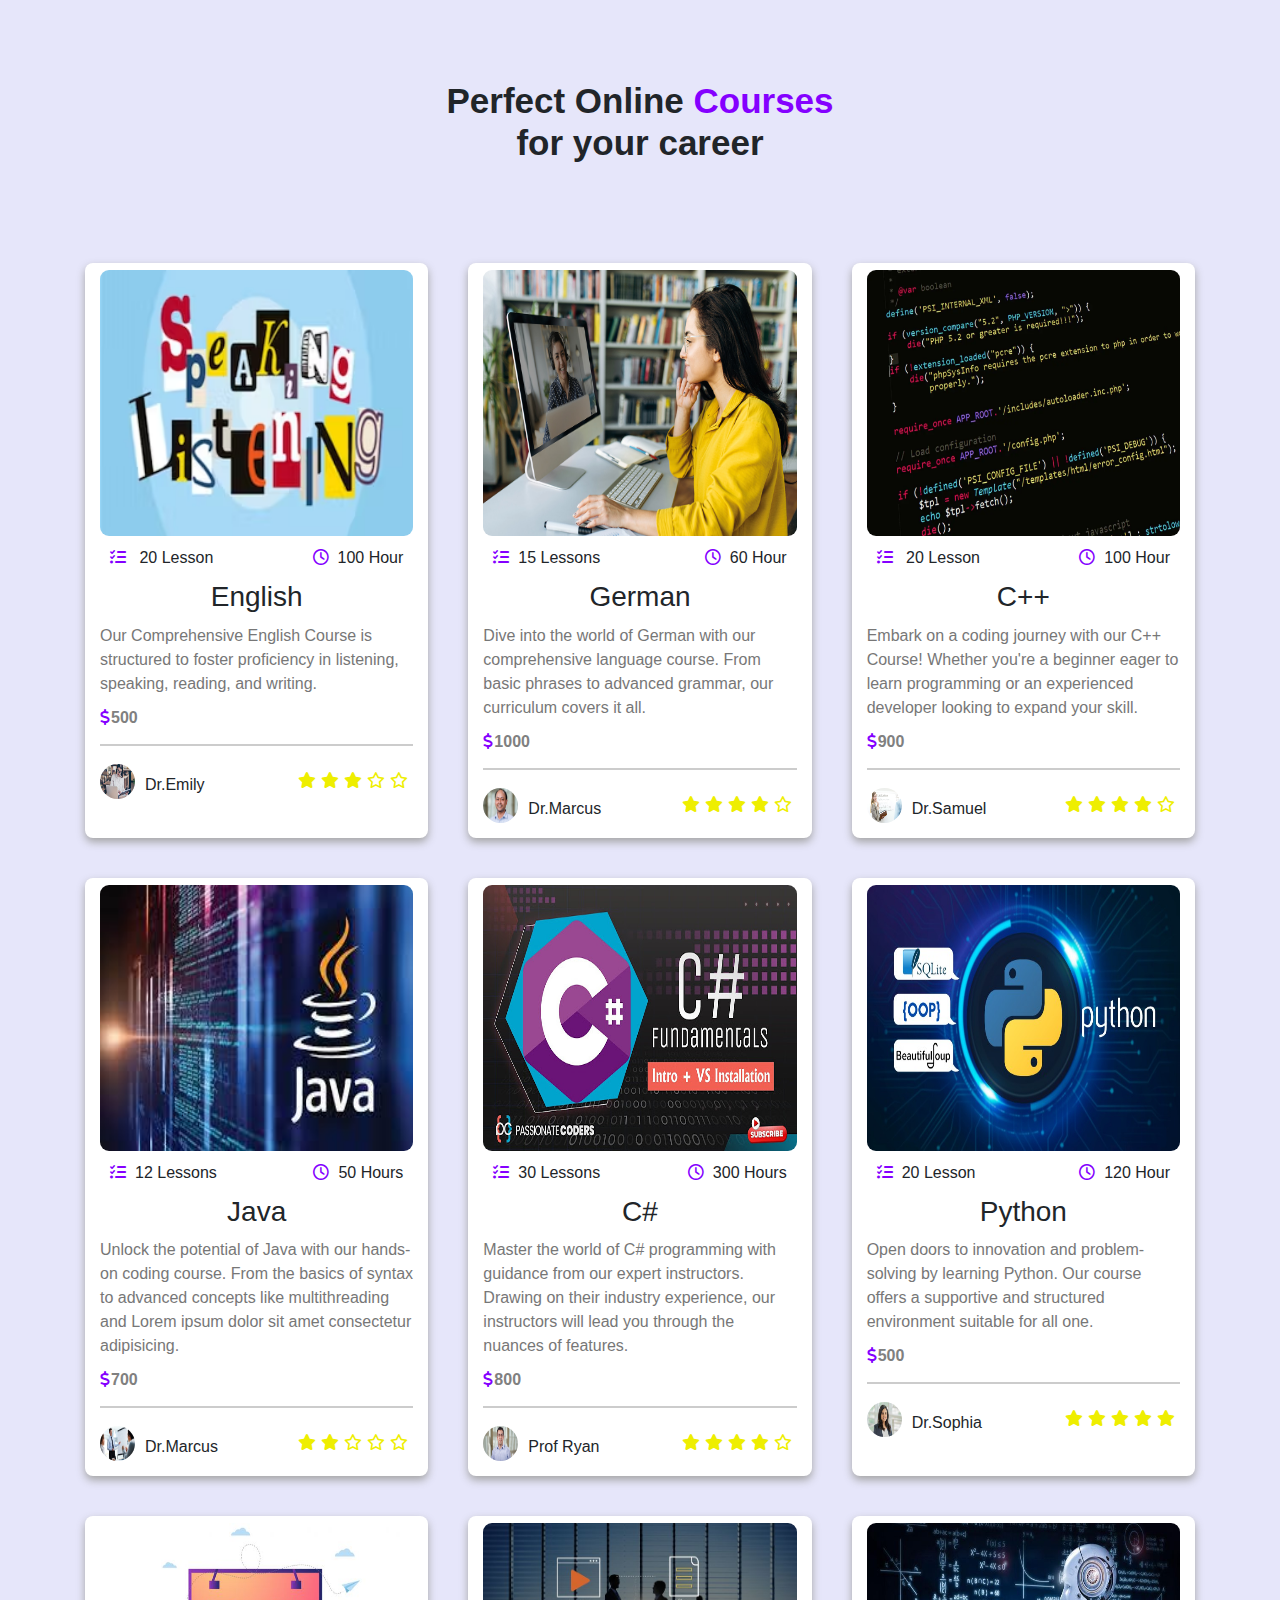
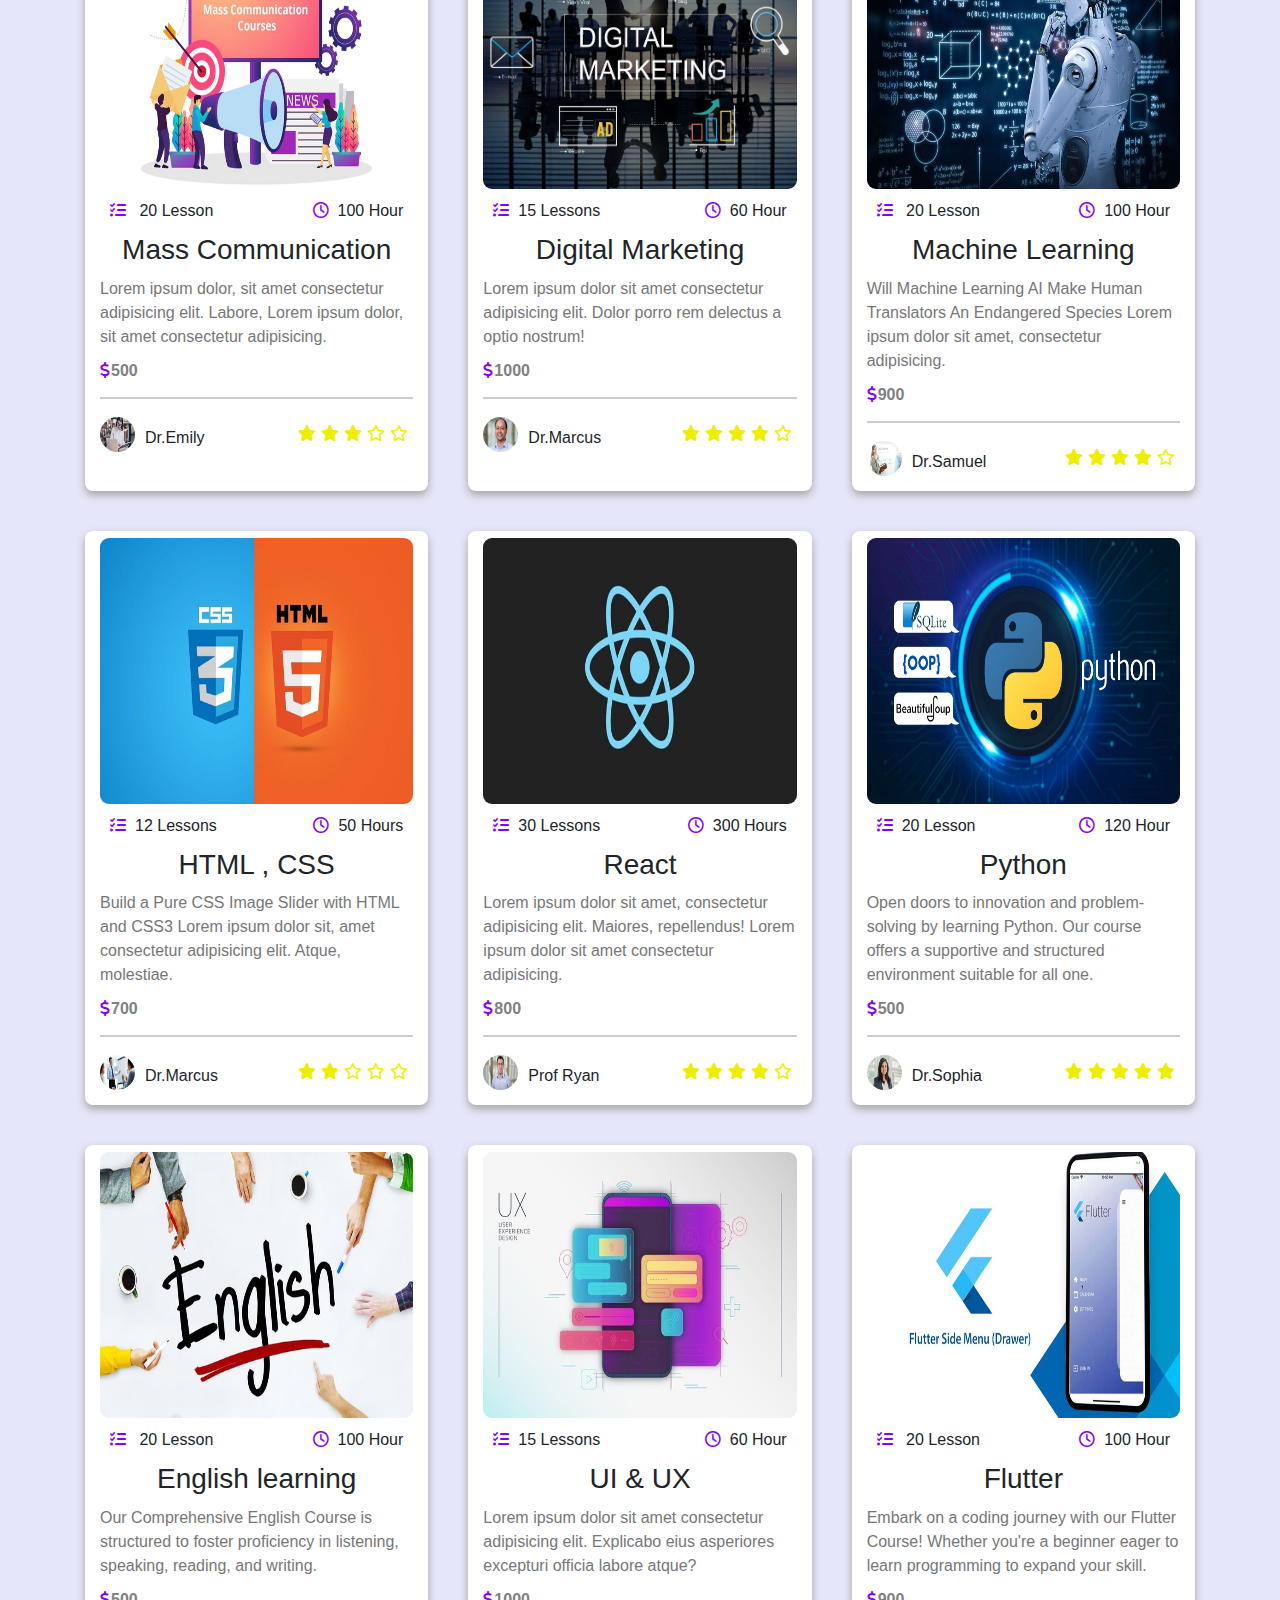
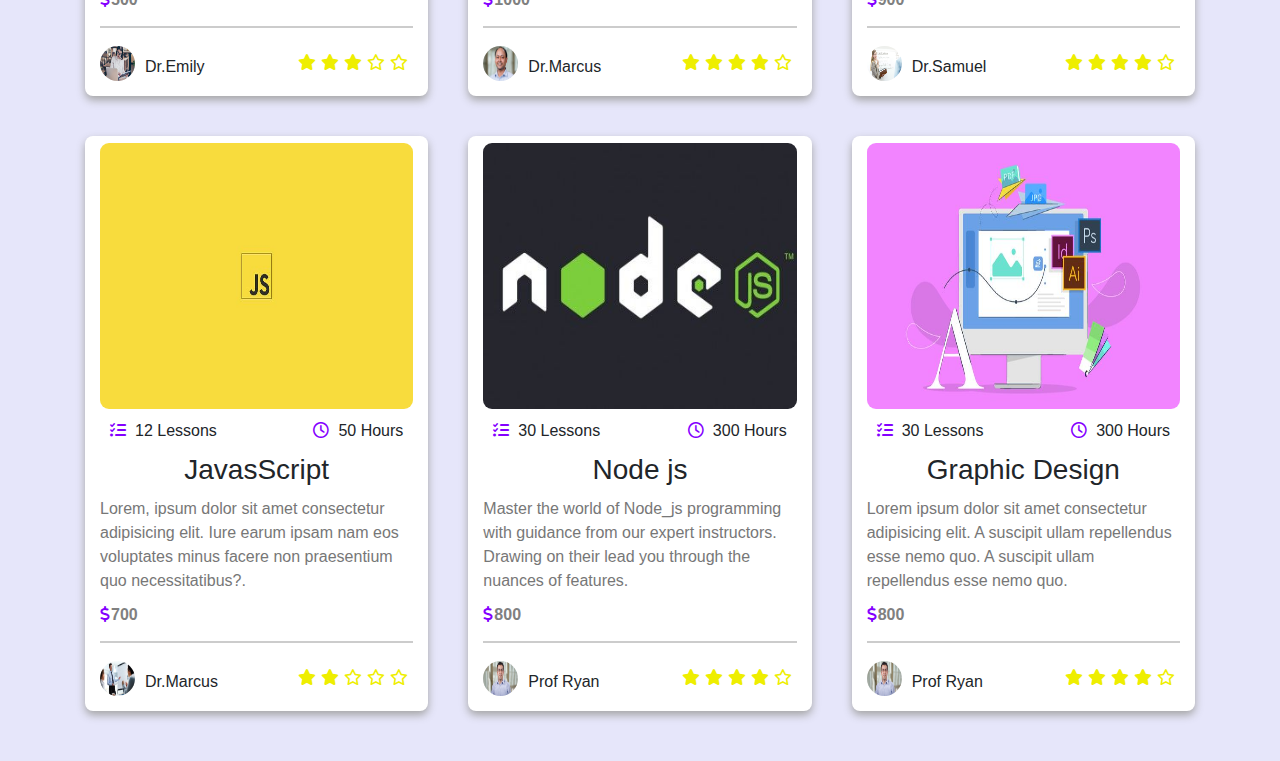
==== courses.html @ 7ccf4d00 "new commit" ====
<!DOCTYPE html>
<html lang="en">
<head>
    <meta charset="UTF-8">
    <meta name="viewport" content="width=device-width, initial-scale=1.0">
    <title>courses</title>  
    <!-- Render All Elements Normally -->
    <link rel="stylesheet" href="css/normalize.css" />
    <!-- Font Awesome Library -->
    <link rel="stylesheet" href="https://cdnjs.cloudflare.com/ajax/libs/font-awesome/6.4.2/css/all.min.css">
    <!-- Bootstrap Library -->
    <link rel="stylesheet" href="css/all.min.css" />
    <link rel="stylesheet" href="css/bootstrap.min.css">
    <!-- Main Template CSS File -->
    <link rel="stylesheet" href="css/style.css" />
    <link rel="stylesheet" href="css/fa.min.css">

    <!-- Google Fonts -->
    <link rel="preconnect" href="https://fonts.gstatic.com" />
    <link href="https://fonts.googleapis.com/css2?family=Work+Sans:wght@200;300;400;500;600;700;800&#038;display=swap"
        rel="stylesheet" />
    <!-- JS & JQUERY -->
    <script src="js/jquery-3.7.1.min.js"></script>
    <script src="js/script.js"></script>
</head>
<body>
    
  
    <div class="courses" id="courses" style="padding-bottom: 50px;">
        <h3>Perfect Online <span>Courses</span><br>for your career</h3>
        <div class="container">
            <div class="course">
                <img src="./img/course-1.png">
                <div class="info">
                    <span><i class="fas fa-tasks"></i> 20 Lesson</span>
                    <span> <i class="far fa-clock"></i>100 Hour</span>
                </div>
                <h3>English</h3>
                <p>Our Comprehensive English Course is structured to foster proficiency in listening, speaking, reading,
                    and writing.</p>
                <span class="salary"><i class="fas fa-dollar-sign"></i>500</span>
                <div class="data">
                    <span><img src="./img/inst1.png">Dr.Emily</span>
                    <div class="rate">
                        <i class="fas fa-star"></i>
                        <i class="fas fa-star"></i>
                        <i class="fas fa-star"></i>
                        <i class="fa-regular fa-star"></i>
                        <i class="fa-regular fa-star"></i>
                    </div>
                </div>
            </div>

            <div class="course">
                <img src="./img/course 2.jpg">
                <div class="info">
                    <span><i class="fas fa-tasks"></i>15 Lessons</span>
                    <span> <i class="far fa-clock"></i>60 Hour</span>
                </div>
                <h3>German</h3>
                <p>Dive into the world of German with our comprehensive language course. From basic phrases to advanced
                    grammar, our curriculum covers it all. </p>
                <span class="salary"><i class="fas fa-dollar-sign"></i>1000</span>
                <div class="data">
                    <span><img src="./img/inst2.jpg">Dr.Marcus</span>
                    <div class="rate">
                        <i class="fas fa-star"></i>
                        <i class="fas fa-star"></i>
                        <i class="fas fa-star"></i>
                        <i class="fas fa-star"></i>
                        <i class="fa-regular fa-star"></i>
                    </div>
                </div>
               
            </div>

            <div class="course">
                <img src="./img/c++.png">
                <div class="info">
                    <span><i class="fas fa-tasks"></i> 20 Lesson</span>
                    <span> <i class="far fa-clock"></i>100 Hour</span>
                </div>
                <h3>C++</h3>
                <p>Embark on a coding journey with our C++ Course! Whether you're a beginner eager to learn programming
                    or an experienced developer looking to expand your skill.</p>
                <span class="salary"><i class="fas fa-dollar-sign"></i>900</span>
                <div class="data">
                    <span><img src="./img/inst3.jpg">Dr.Samuel</span>
                    <div class="rate">
                        <i class="fas fa-star"></i>
                        <i class="fas fa-star"></i>
                        <i class="fas fa-star"></i>
                        <i class="fas fa-star"></i>
                        <i class="fa-regular fa-star"></i>
                    </div>
                </div>
            </div>

            <div class="course">
                <img src="./img/java.png">
                <div class="info">
                    <span><i class="fas fa-tasks"></i>12 Lessons</span>
                    <span> <i class="far fa-clock"></i>50 Hours</span>
                </div>
                <h3>Java</h3>
                <p>Unlock the potential of Java with our hands-on coding course. From the basics of syntax to advanced
                    concepts like multithreading and Lorem ipsum dolor sit amet consectetur adipisicing.</p>
                <span class="salary"><i class="fas fa-dollar-sign"></i>700</span>
                <div class="data">
                    <span><img src="./img/inst4.png">Dr.Marcus</span>
                    <div class="rate">
                        <i class="fas fa-star"></i>
                        <i class="fas fa-star"></i>
                        <i class="fa-regular fa-star"></i>
                        <i class="fa-regular fa-star"></i>
                        <i class="fa-regular fa-star"></i>
                    </div>
                </div>
            </div>

            <div class="course">
                <img src="./img/hq720.jpg">
                <div class="info">
                    <span><i class="fas fa-tasks"></i>30 Lessons</span>
                    <span> <i class="far fa-clock"></i>300 Hours</span>
                </div>
                <h3>C#</h3>
                <p>Master the world of C# programming with guidance from our expert instructors. Drawing on their
                    industry experience, our instructors will lead you through the nuances of features.</p>
                <span class="salary"><i class="fas fa-dollar-sign"></i>800</span>
                <div class="data">
                    <span><img src="./img/inst5.jpg">Prof Ryan</span>
                    <div class="rate">
                        <i class="fas fa-star"></i>
                        <i class="fas fa-star"></i>
                        <i class="fas fa-star"></i>
                        <i class="fas fa-star"></i>
                        <i class="fa-regular fa-star"></i>
                    </div>
                </div>
            </div>

            <div class="course">
                <img src="./img/py.jpg">
                <div class="info">
                    <span><i class="fas fa-tasks"></i>20 Lesson</span>
                    <span> <i class="far fa-clock"></i>120 Hour</span>
                </div>
                <h3>Python</h3>
                <p>Open doors to innovation and problem-solving by learning Python. Our course offers a supportive and
                    structured environment suitable for all one.</p>
                <span class="salary"><i class="fas fa-dollar-sign"></i>500</span>
                <div class="data">
                    <span><img src="./img/inst6.png">Dr.Sophia</span>
                    <div class="rate">
                        <i class="fas fa-star"></i>
                        <i class="fas fa-star"></i>
                        <i class="fas fa-star"></i>
                        <i class="fas fa-star"></i>
                        <i class="fas fa-star"></i>
                    </div>
                </div>
            </div>
            
            <div class="course">
                <img src="./img/Mass Communication Courses.jpeg">
                <div class="info">
                    <span><i class="fas fa-tasks"></i> 20 Lesson</span>
                    <span> <i class="far fa-clock"></i>100 Hour</span>
                </div>
                <h3>Mass Communication </h3>
                <p>Lorem ipsum dolor, sit amet consectetur adipisicing elit. Labore, Lorem ipsum dolor, sit amet consectetur adipisicing.</p>
                <span class="salary"><i class="fas fa-dollar-sign"></i>500</span>
                <div class="data">
                    <span><img src="./img/inst1.png">Dr.Emily</span>
                    <div class="rate">
                        <i class="fas fa-star"></i>
                        <i class="fas fa-star"></i>
                        <i class="fas fa-star"></i>
                        <i class="fa-regular fa-star"></i>
                        <i class="fa-regular fa-star"></i>
                    </div>
                </div>
            </div>

            <div class="course">
                <img src="./img/Get the best digital marketing services.jpeg">
                <div class="info">
                    <span><i class="fas fa-tasks"></i>15 Lessons</span>
                    <span> <i class="far fa-clock"></i>60 Hour</span>
                </div>
                <h3>Digital Marketing</h3>
                <p>Lorem ipsum dolor sit amet consectetur adipisicing elit. Dolor porro rem delectus a optio nostrum! </p>
                <span class="salary"><i class="fas fa-dollar-sign"></i>1000</span>
                <div class="data">
                    <span><img src="./img/inst2.jpg">Dr.Marcus</span>
                    <div class="rate">
                        <i class="fas fa-star"></i>
                        <i class="fas fa-star"></i>
                        <i class="fas fa-star"></i>
                        <i class="fas fa-star"></i>
                        <i class="fa-regular fa-star"></i>
                    </div>
                </div>
                
            </div>

            <div class="course">
                <img src="./img/Will Machine Learning AI Make Human Translators An Endangered Species_.jpeg">
                <div class="info">
                    <span><i class="fas fa-tasks"></i> 20 Lesson</span>
                    <span> <i class="far fa-clock"></i>100 Hour</span>
                </div>
                <h3>Machine Learning</h3>
                <p>Will Machine Learning AI Make Human Translators An Endangered Species
                    Lorem ipsum dolor sit amet, consectetur adipisicing.
                </p>
                <span class="salary"><i class="fas fa-dollar-sign"></i>900</span>
                <div class="data">
                    <span><img src="./img/inst3.jpg">Dr.Samuel</span>
                    <div class="rate">
                        <i class="fas fa-star"></i>
                        <i class="fas fa-star"></i>
                        <i class="fas fa-star"></i>
                        <i class="fas fa-star"></i>
                        <i class="fa-regular fa-star"></i>
                    </div>
                </div>
            </div>

            <div class="course">
                <img src="./img/Build a Pure CSS Image Slider with HTML and CSS3 for Free.jpeg">
                <div class="info">
                    <span><i class="fas fa-tasks"></i>12 Lessons</span>
                    <span> <i class="far fa-clock"></i>50 Hours</span>
                </div>
                <h3>HTML , CSS</h3>
                <p>Build a Pure CSS Image Slider with HTML and CSS3 Lorem ipsum dolor sit, amet consectetur adipisicing elit. Atque, molestiae.</p>
                <span class="salary"><i class="fas fa-dollar-sign"></i>700</span>
                <div class="data">
                    <span><img src="./img/inst4.png">Dr.Marcus</span>
                    <div class="rate">
                        <i class="fas fa-star"></i>
                        <i class="fas fa-star"></i>
                        <i class="fa-regular fa-star"></i>
                        <i class="fa-regular fa-star"></i>
                        <i class="fa-regular fa-star"></i>
                    </div>
                </div>
            </div>

            <div class="course">
                <img src="./img/Getting Started With React_js.jpeg">
                <div class="info">
                    <span><i class="fas fa-tasks"></i>30 Lessons</span>
                    <span> <i class="far fa-clock"></i>300 Hours</span>
                </div>
                <h3>React</h3>
                <p>Lorem ipsum dolor sit amet, consectetur adipisicing elit. Maiores, repellendus! Lorem ipsum dolor sit amet consectetur adipisicing.</p>
                <span class="salary"><i class="fas fa-dollar-sign"></i>800</span>
                <div class="data">
                    <span><img src="./img/inst5.jpg">Prof Ryan</span>
                    <div class="rate">
                        <i class="fas fa-star"></i>
                        <i class="fas fa-star"></i>
                        <i class="fas fa-star"></i>
                        <i class="fas fa-star"></i>
                        <i class="fa-regular fa-star"></i>
                    </div>
                </div>
            </div>

            <div class="course">
                <img src="./img/py.jpg">
                <div class="info">
                    <span><i class="fas fa-tasks"></i>20 Lesson</span>
                    <span> <i class="far fa-clock"></i>120 Hour</span>
                </div>
                <h3>Python</h3>
                <p>Open doors to innovation and problem-solving by learning Python. Our course offers a supportive and
                    structured environment suitable for all one.</p>
                <span class="salary"><i class="fas fa-dollar-sign"></i>500</span>
                <div class="data">
                    <span><img src="./img/inst6.png">Dr.Sophia</span>
                    <div class="rate">
                        <i class="fas fa-star"></i>
                        <i class="fas fa-star"></i>
                        <i class="fas fa-star"></i>
                        <i class="fas fa-star"></i>
                        <i class="fas fa-star"></i>
                    </div>
                </div>
            </div>

            <div class="course">
                <img src="./img/English learning_.jpeg">
                <div class="info">
                    <span><i class="fas fa-tasks"></i> 20 Lesson</span>
                    <span> <i class="far fa-clock"></i>100 Hour</span>
                </div>
                <h3>English learning</h3>
                <p>Our Comprehensive English Course is structured to foster proficiency in listening, speaking, reading,
                    and writing.</p>
                <span class="salary"><i class="fas fa-dollar-sign"></i>500</span>
                <div class="data">
                    <span><img src="./img/inst1.png">Dr.Emily</span>
                    <div class="rate">
                        <i class="fas fa-star"></i>
                        <i class="fas fa-star"></i>
                        <i class="fas fa-star"></i>
                        <i class="fa-regular fa-star"></i>
                        <i class="fa-regular fa-star"></i>
                    </div>
                </div>
            </div>

            <div class="course">
                <img src="./img/Best UI_UX Courses in Mumbai.jpeg">
                <div class="info">
                    <span><i class="fas fa-tasks"></i>15 Lessons</span>
                    <span> <i class="far fa-clock"></i>60 Hour</span>
                </div>
                <h3>UI & UX</h3>
                <p>Lorem ipsum dolor sit amet consectetur adipisicing elit. Explicabo eius asperiores excepturi officia labore atque? </p>
                <span class="salary"><i class="fas fa-dollar-sign"></i>1000</span>
                <div class="data">
                    <span><img src="./img/inst2.jpg">Dr.Marcus</span>
                    <div class="rate">
                        <i class="fas fa-star"></i>
                        <i class="fas fa-star"></i>
                        <i class="fas fa-star"></i>
                        <i class="fas fa-star"></i>
                        <i class="fa-regular fa-star"></i>
                    </div>
                </div>
               
            </div>

            <div class="course">
                <img src="./img/Flutter Drawer Dynamic Ready Side Menu.jpeg">
                <div class="info">
                    <span><i class="fas fa-tasks"></i> 20 Lesson</span>
                    <span> <i class="far fa-clock"></i>100 Hour</span>
                </div>
                <h3>Flutter</h3>
                <p>Embark on a coding journey with our Flutter Course! Whether you're a beginner eager to learn programming
                     to expand your skill.</p>
                <span class="salary"><i class="fas fa-dollar-sign"></i>900</span>
                <div class="data">
                    <span><img src="./img/inst3.jpg">Dr.Samuel</span>
                    <div class="rate">
                        <i class="fas fa-star"></i>
                        <i class="fas fa-star"></i>
                        <i class="fas fa-star"></i>
                        <i class="fas fa-star"></i>
                        <i class="fa-regular fa-star"></i>
                    </div>
                </div>
            </div>

            <div class="course">
                <img src="./img/JavasScript papel de parede.jpeg">
                <div class="info">
                    <span><i class="fas fa-tasks"></i>12 Lessons</span>
                    <span> <i class="far fa-clock"></i>50 Hours</span>
                </div>
                <h3>JavasScript</h3>
                <p>Lorem, ipsum dolor sit amet consectetur adipisicing elit. Iure earum ipsam nam eos voluptates minus facere non praesentium quo necessitatibus?.</p>
                <span class="salary"><i class="fas fa-dollar-sign"></i>700</span>
                <div class="data">
                    <span><img src="./img/inst4.png">Dr.Marcus</span>
                    <div class="rate">
                        <i class="fas fa-star"></i>
                        <i class="fas fa-star"></i>
                        <i class="fa-regular fa-star"></i>
                        <i class="fa-regular fa-star"></i>
                        <i class="fa-regular fa-star"></i>
                    </div>
                </div>
            </div>

            <div class="course">
                <img src="./img/Node_js and npm_ introductory tutorial.jpeg">
                <div class="info">
                    <span><i class="fas fa-tasks"></i>30 Lessons</span>
                    <span> <i class="far fa-clock"></i>300 Hours</span>
                </div>
                <h3>Node js</h3>
                <p>Master the world of Node_js programming with guidance from our expert instructors. Drawing on their
                    lead you through the nuances of features.</p>
                <span class="salary"><i class="fas fa-dollar-sign"></i>800</span>
                <div class="data">
                    <span><img src="./img/inst5.jpg">Prof Ryan</span>
                    <div class="rate">
                        <i class="fas fa-star"></i>
                        <i class="fas fa-star"></i>
                        <i class="fas fa-star"></i>
                        <i class="fas fa-star"></i>
                        <i class="fa-regular fa-star"></i>
                    </div>
                </div>
            </div>
            
            <div class="course">
                <img src="./img/What is Graphic Design_ (& Types, History & Examples).jpeg">
                <div class="info">
                    <span><i class="fas fa-tasks"></i>30 Lessons</span>
                    <span> <i class="far fa-clock"></i>300 Hours</span>
                </div>
                <h3>Graphic Design</h3>
                <p>Lorem ipsum dolor sit amet consectetur adipisicing elit. A suscipit ullam repellendus esse nemo quo.
                    A suscipit ullam repellendus esse nemo quo.
                </p>
                <span class="salary"><i class="fas fa-dollar-sign"></i>800</span>
                <div class="data">
                    <span><img src="./img/inst5.jpg">Prof Ryan</span>
                    <div class="rate">
                        <i class="fas fa-star"></i>
                        <i class="fas fa-star"></i>
                        <i class="fas fa-star"></i>
                        <i class="fas fa-star"></i>
                        <i class="fa-regular fa-star"></i>
                    </div>
                </div>
            </div>
        </div>
       
    </div>
</body>
</html>
---- css/style.css ----
/* Start Variables */

:root {
  --transition: 0.5s;
  --border-radius: 10px;
}

/* End Variables */



/* Start Global Rules */
* {
  -webkit-box-sizing: border-box;
  -moz-box-sizing: border-box;
  box-sizing: border-box;
  padding: 0;
  margin: 0;
}

html {
  scroll-behavior: smooth;
}

ul {
  list-style: none;
}

a {
  text-decoration: none;
}

body {
  font-family: "Open Sans", sans-serif;
  background-color:lavender;

}

.container {
  padding-left: 15px;
  padding-right: 15px;
  margin-left: auto;
  margin-right: auto;
}

/* Small */
@media (min-width: 768px) {
  .container {
    width: 750px;
  }
}

/* Medium */
@media (min-width: 992px) {
  .container {
    width: 970px;
  }
}

/* Large */
@media (min-width: 1200px) {
  .container {
    width: 1170px;
  }
}

/* End Global Rules */

/*start header*/
header {
  position: sticky;
  z-index: 100;
  top: 0;
  width: 100%;
}

.logo {
  margin-left: 80px;
}

.logo i {
  font-size: 40px;
  color:  rgb(132, 0, 255);
}

@media(max-width:1200px) {
  .logo {
    margin-left: 50px;


  }
}

@media(max-width:768px) {
  .logo {
    margin-left: 10px;


  }
}

header nav {
  display: flex;
  justify-content: space-between;
  align-items: center;
  text-align: center;
  background-color: azure;
  padding: 15px;
}

header img {
  width: 100px;
}

nav ul {
  display: flex;
  justify-content: center;
  align-items: center;
  text-align: center;
  margin-right: 100px;

}

@media(max-width:1200px) {
  nav ul {
    flex-direction: column;
    align-items: flex-start;
    justify-content: flex-start;
    position: fixed;
    top: 0;
    right: -3000px;
    height: 100vh;
    width: 220px;
    background-color: rgb(229, 243, 255);
    padding: 80px 0 0 10px;
    transition: var(--transition);
  }
}

nav ul li {
  margin-left: 25px;
  text-decoration: none;
  list-style: none;
  padding-top: 10px;
  transition: 0.8s;
}

@media(max-width:1200px) {
  nav ul li {
    margin-bottom: 20px;
  }
}

nav ul li a {
  list-style: none;
  text-decoration: none;
  text-transform: uppercase;
  color: rgb(132, 0, 255);
  font-size: 22px;
  font-weight: bolder;
  transition: 0.5s;
}

nav ul li a:hover {
  text-decoration: none;
  color: rgb(182, 104, 255);

}

nav ul li:hover {

  transform: scale(1.1);
}


nav #last{
  margin-left: -48px;
}



#bar {
  font-size: 30px;
  font-weight: bold;
  cursor: pointer;
  color: darkblue;
  display: none;
}

#close {
  position: relative;
  top: 0;
  left: 15px;
  margin-bottom: 30px;
  font-size: 30px;
  display: none;
  cursor: pointer;
  color: darkblue;
}

@media(max-width:1200px) {
  #bar {
    display: block;
    margin-right: 50px;
  }

  #close {
    display: block;
  }
}

@media(max-width:768px) {
  #bar {
    margin-right: 10px;
  }

}

/*start header*/

/*start landing*/
.landing {
  padding-top: 150px;
  padding-bottom: 150px;
  height: 90vh;
}
@media(max-width:1200px){
  .landing {
    height: 100vh;
    margin-top: 50px;
  }
}
@media(max-width:768px) {
  .landing {
    padding-top: 50px;
    height: auto;
  }
}

.landing .container {
  display: flex;
  justify-content: space-between;
  align-items: center;
}

@media(max-width:1200px) {
  .landing .container {
    justify-content: center;
    align-items: center;
    text-align: center;
    flex-wrap: wrap;
  }
}

.landing .text {
  color: black;
  margin-right: 150px;
}

@media(max-width:1200px) {
  .landing .text {
    margin-right: 0;
    margin-bottom: 50px;

  }
}

.image img {
  width: 550px;
}

@media(max-width:1200px) {
  .image img {
    max-width: 100%;
  }
}

.landing h3 {
  font-size: 35px;
  font-weight: bolder;
  text-transform: uppercase;
}

.landing p {
  width: 500px;
  line-height: 1.8;
  margin-top: 10px;
  color: #777;
}

@media(max-width:1200px) {
  .landing p {
    width: 100%;
  }
}

.landing button {
  width: 200px;
  height: 50px;
  border: none;
  background-color:  rgb(132, 0, 255);
  color: aliceblue;
  border-radius: 10px;
  font-size: 25px;
  font-weight: bolder;
  text-transform: capitalize;
  margin-top: 20px;
  transition: var(--transition);
}

.landing button:hover {
  background-color:  rgb(182, 104, 255);
  color: white;
  transform: translateY(-10px);
}

/*end landing*/


/*start about*/
.about {
  margin: 100px 0 150px 0;
}
@media(max-width:768px){
  .about  {
    margin-top: 10px;
  }
}
.about .container {
  display: flex;
  justify-content: center;
  align-items: center;
  flex-wrap: wrap;
}
@media(max-width:992px){
  .about .container {
    flex-direction: column;
  }
}
.about h1 {
  display: flex;
  justify-content: center;
  align-items: center;
  font-size: 35px;
  font-weight: bolder;
  text-transform: uppercase;
  margin-bottom: 50px;
  color:  rgb(132, 0, 255);
}

.about-txt {
  flex: 1;
  margin-left: 50px;
}
@media(max-width:992px){
  .about-txt {
    flex: 1;
    margin-left: 10px;
  }
}
.about-txt h2 {
  font-size: 30px;
  font-weight: bolder;
  text-transform: uppercase;
  line-height: 1.4;
}

.about-txt span {
  color:  rgb(132, 0, 255);
  font-size: 35px;
}

.about-txt p {
  font-size: 18px;
  padding-top: 10px;
  line-height: 1.5;
  color: #777;
}

.about-txt li {
  list-style: none;
  padding: 10px 0 10px 0;
  font-size: 20px;
}

.about-txt li i {
  font-size: 18px;
  color:  rgb(132, 0, 255);
  padding-right: 5px;
}

.about-txt button {
  width: 160px;
  height: 50px;
  margin-top: 15px;
  border: 2px solid  rgb(132, 0, 255);
  font-size: 20px;
  font-weight: bolder;
  text-transform: capitalize;
background-color:  rgb(132, 0, 255);
color: white;
  border-radius: var(--border-radius);
  transition: var(--transition);
}
.about-txt button:hover {
  background: rgb(132, 0, 255);
 
  color: white;
  transform: translateX(10px);
}

.about-img img {
  width: 500px;
  max-width: 100%;
  margin-left: 60px;
}
@media(max-width:992px){
  .about-img img{
   margin-left: 0;
   margin-top: 50px;

  }
}
/*end about*/

/*start benfits*/
.benfits{
  padding: 10px 0 50px 0;
background-color: white;
}
.benfits .container{
  display: flex;
  justify-content: center;
  align-items: center;
}
@media(max-width:992px){
  .benfits .container{
  flex-direction: column;
  }
}
.content{
  display: flex;
  justify-content: center;
  align-items: center;
  margin-bottom: 15px;
}
.benfit-txt h2{
  font-size: 30px;
  font-weight: bolder;
  text-transform: uppercase;
  margin-bottom: 30px;
  padding-top: 100px;
  text-align: start;
}
@media(max-width:992px){
  .benfit-txt h2{
    text-align: center;
  }
}
.benfit-txt h2 span{
color:  rgb(132, 0, 255);
}
.content .icon i {
  font-size: 30px;
  color: white;
  padding: 15px;
}
.content .icon {
display: flex;
justify-content: center;
align-items: center;
margin-right: 20px;
width: auto;
height: auto;
border-radius: 50px;
background: rgb(132, 0, 255)
}
.content .def h3{
  font-size: 22px;
  font-weight: bolder;
  text-transform: capitalize;
  padding-top: 20px;
}
.content .def p{
  font-size: 16px;
  color: #777;
  line-height: 1.1;
}
.benfit-img img {
  width: 550px;
  max-width: 100%;
  margin-right: 100px;
  background-color:  rgb(132, 0, 255);
}
.benfit-img  {
  width: 550px;
  max-width: 100%;
  margin-right: 100px;
  background:none;
}
@media(max-width:992px){
  .benfit-img{
    display: none;
  }
}

/*end benfits*/
/*start  courses*/

.courses .container{
  display: grid;
  grid-template-columns: repeat(auto-fill, minmax(300px, 1fr));
  gap: 40px;
  margin-top: 99px;
}
.courses .course{
  padding: 15px;
  box-shadow: 0 4px 8px #a4a4a4;
  background-color: white;
  border-radius: 8px;
}

.courses > h3{
  text-align: center;
  font-size: 35px;
  padding-top: 80px;
  font-weight: bold;
}
@media (max-width:767px) {

  .courses > h3{
    padding: 80px 15px 0px 15px;
    font-size: 30px;
  }
}
.courses > h3 span{
  color:  rgb(132, 0, 255);
}
.courses .course img{
 width: 100%;
  height: 266px;
  margin-top: -8px;
  border-radius: 9px;
  max-width: 100%;
}
.courses .course h3{
  margin-top:10px;
margin-bottom: 10px;  
  text-align: center;
}
.courses .course p{
margin: 0 0 10px 0;
color: #777;
}
.courses .course .info{
  display: flex;
  justify-content: space-between;
  padding: 0 10px;
  padding-top: 10px;
}
.courses .course .info span i{
  padding-right: 9px;
  color:  rgb(132, 0, 255);
}
.courses .course .salary{
  color: gray;
  font-weight: bold;
}
.courses .course .salary i{
color:  rgb(132, 0, 255);
padding-right: 1px;
}
.courses .course .data{
  display: flex;
    justify-content: space-between;
    border-top: 2px solid;
    padding-top: 26px;
    border-color: #ccc;
    margin-top: 14px;
}
.courses .course .data img{
  width: 35px;
    height: 35px;
    border-radius: 50%;
    margin-right: 10px;
}
.courses .course .rate{
  display: flex;
  justify-content: space-between;
}
.courses .course .rate i{
 padding-right: 5px;
 color: rgb(238, 238, 0);
}

@media (max-width:1200px) {
  .courses .course h3{
    padding-top: 0px;
  }
  .courses .course p{
height: auto;
  
}
}
@media (max-width:992px) {
  .courses .course h3{
    margin-top: 0px;
  }
}
@media (max-width:767px) {

  .courses .course h3{
    margin-top: 0px;
    padding: 25px;
  }
}
.courses .btn {
  display: flex;
  justify-content: center;
  align-items: center;
  text-align: center;
  margin-top: 35px;
}
.courses .all {
  width: 300px;
  background:  rgb(132, 0, 255);
  padding: 15px;
  border: none;
  color: aliceblue;
  border-radius: 20px;
  text-transform: uppercase;
  cursor: pointer;
  font-weight: bold;
  transition: 0.5s;
  font-size: 25px;
  margin-bottom: 30px;
}
.courses .all:hover{
  transform: translateX(-10px);
}
.courses  a:hover{
  text-decoration: none;
}


/* instructor section */
.team{
  display: grid;
  gap: 50px;
  position: relative;
  overflow-y: hidden;
  margin-top: 64px;
  height: 120vh;
}

.team .container{
  display: grid;
  grid-template-columns: repeat(auto-fill, minmax(200px, 1fr));
  grid-template-rows: 332px;
  gap: 50px;
  margin-top: -10px;
  padding-bottom: 100px;

}
.team .box{
  width: 247px;
  height: 247px;
  border-radius: 50%;
  box-shadow: 2px 1px 8px gray;
  position: relative;
  transition: 0.6s;
}

@media(max-width:768px){
  .team .box{
margin-bottom: 35px; 
  }
}
.team .box:hover{
  text-align: center;
  width: 247px;
  border-radius: 9px;
  height: 294px;
}
.team img{
  width: 200px;
  height: 200px;
  border-radius: 50%;
  position: absolute;
  top: 23px;
  transform: translateX(10%);
  left: 1%;
  transition: 0.6s;
}
.team .box:hover img{
  margin-top: -38%;
  border-radius: 15px;

}
.team .info{
  opacity: 0;
}
.team .box:hover .info{
  position: absolute;
  opacity: 1;
  top: 58%;
  transition-delay: 0.2s;
  line-height: 1.2;
  margin-top: -20px;
}
.team .info h3{
color: var(--main-color);
font-family: 'Pacifico', cursive;
font-weight: bold;
}
.team .info p{
  width: 75%;
  margin-left: 15%;
  margin-top: 6px;
  margin-bottom: 9px;
}
.team .box i:hover{
color: rgb(182, 104, 255)
}
.team h2{
  text-align: center;
  font-size: 43px;
  margin-bottom: 4%;
  font-weight: bold;
  text-transform: capitalize;
}
.team h2 span{
  color:  rgb(132, 0, 255);
  margin-left: 16px;
}
@media(max-width:1300px){
  .team .container{
    gap: 22px;
    margin-top: 0;
  }

}
@media (max-width:992px) {
.team .container{
 margin-top: 0;
}
}
@media (max-width:767px) {
  .team{
    height: 300vh;
    display: grid;
    gap: 50px;
    position: relative;
    overflow-x: hidden;
  }
  .team .container{
    margin-left: 67px;
    position: absolute;
    margin-top: 136px;
    gap: 83px;
  }
  .team .box:nth-child(2){
    margin-top: -83px;
  }
}
.team .box .media{
    display: flex;
    justify-content: space-evenly;
    -ms-flex-align: start;
    align-items: flex-start;
    width: 140px;
    margin-left: 54px;
    margin-top: 12px;
}
.team .box .media i{
  transition: 0.3s;
}
.team .box .media i:hover{
  transform: scale(1.2);
  color: gray;
}

    /*end team*/

    /*start contact*/
    .contact  {
      padding: 10px 0;
      background: #141E30;  
      background: -webkit-linear-gradient(90deg, #041e3b, #04080f);  
      background: linear-gradient(180deg, #040f1c, #0d1a32);  
    margin-top: 50px;
    }
    .contact .content {
      display: flex;
      justify-content: space-between;
      padding-bottom: 60px;
      margin-top: 50px;
    }
    
    @media(max-width:1200px) {
      .contact .content {
        flex-direction: column;
      }
    }
    @media(max-width:768px) {
      .contact .content {
    margin-top: 30px;    
      }
    }
    .contact .tittle h4{
      color: #777;
      text-transform: capitalize;
      margin-top: 50px;
      font-weight: bold;
    }
    .contact .tittle h1{
     color:rgb(132, 0, 255);

    font-weight: bold;
      font-size: 40px;
      font-weight: bolder;
      text-transform: uppercase;
      margin: 0;
    }
    @media(max-width:768px){
      .contact .tittle h1{
        font-size: 30px;
      
      }
      .contact .tittle h4{
        font-size: 22px;
      }
    }
    .contact .content form {
      flex-basis: 100%;
      font-size: 20px;
    }
    
    .contact .content form .main-input {
      padding: 20px;
      display: block;
      border: none;
      margin-bottom: 30px;
      width: 100%;
      background-color: #212121;
      color: white;
      border-radius: 25px;
    }
    .contact .content form .main-input::placeholder {
    color: #888888;
    }
    .contact .content form .main-input:focus {
    outline: none;
    box-shadow: #084da6 1px 1px 2px 3px;
    background-color: #212121;
    }
    
    .contact .content form textarea.main-input {
      height: 200px;
    }
    .contact .content form input[type="submit"] {
      background:  rgb(132, 0, 255);
      padding: 15px;
      border: none;
      color: aliceblue;
      display: flex;
      margin-left: auto;
      border-radius: 20px;
      text-transform: uppercase;
      cursor: pointer;
      font-weight: bold;
      transition: 0.5s;
    }
    .contact .content form input[type="submit"]:hover{
      transform: translateX(-10px);
    }
    
    .contact .content img {
      max-width: 100%;
      margin-left: 70px;
    }
    @media(max-width:992px){
      .contact .content  img {
      max-width: 100%;
      margin: 0;
      margin-top: 70px;
      }
    }
    @media(max-width:768px){
      .contact .content  img {
  display: none;
      }
    }
    
      /*end contact*/
---- css/fa.min.css ----
@font-face{font-family:FontAwesome;src:url(https://cdnjs.cloudflare.com/ajax/libs/font-awesome/3.2.1/font/fontawesome-webfont.eot?v=3.2.1);src:url(https://cdnjs.cloudflare.com/ajax/libs/font-awesome/3.2.1/font/fontawesome-webfont.eot?#iefix&v=3.2.1) format('embedded-opentype'),url(https://cdnjs.cloudflare.com/ajax/libs/font-awesome/3.2.1/font/fontawesome-webfont.woff?v=3.2.1) format('woff'),url(https://cdnjs.cloudflare.com/ajax/libs/font-awesome/3.2.1/font/fontawesome-webfont.ttf?v=3.2.1) format('truetype'),url(https://cdnjs.cloudflare.com/ajax/libs/font-awesome/3.2.1/font/fontawesome-webfont.svg#fontawesomeregular?v=3.2.1) format('svg');font-weight:400;font-style:normal}[class*=" icon-"],[class^=icon-]{font-family:FontAwesome;font-weight:400;font-style:normal;text-decoration:inherit;-webkit-font-smoothing:antialiased}[class*=" icon-"]:before,[class^=icon-]:before{text-decoration:inherit;display:inline-block;speak:none}a [class*=" icon-"],a [class^=icon-]{display:inline}.icon-border{border:solid 1px #eee;padding:.2em .25em .15em;-webkit-border-radius:3px;-moz-border-radius:3px;border-radius:3px}.icon-2x{font-size:2em}.icon-2x.icon-border{border-width:2px;-webkit-border-radius:4px;-moz-border-radius:4px;border-radius:4px}.icon-3x{font-size:3em}.icon-3x.icon-border{border-width:3px;-webkit-border-radius:5px;-moz-border-radius:5px;border-radius:5px}.icon-4x{font-size:4em}.icon-4x.icon-border{border-width:4px;-webkit-border-radius:6px;-moz-border-radius:6px;border-radius:6px}.icon-5x{font-size:5em}.icon-5x.icon-border{border-width:5px;-webkit-border-radius:7px;-moz-border-radius:7px;border-radius:7px}.pull-right{float:right}.pull-left{float:left}[class*=" icon-"].pull-left,[class^=icon-].pull-left{margin-right:.3em}[class*=" icon-"].pull-right,[class^=icon-].pull-right{margin-left:.3em}[class*=" icon-"],[class^=icon-]{display:inline;width:auto;height:auto;line-height:normal;vertical-align:baseline;background-image:none;background-position:0 0;background-repeat:repeat;margin-top:0}.btn [class*=" icon-"].pull-left.icon-2x,.btn [class*=" icon-"].pull-right.icon-2x,.btn [class^=icon-].pull-left.icon-2x,.btn [class^=icon-].pull-right.icon-2x{margin-top:.18em}.nav-list [class*=" icon-"],.nav-list [class^=icon-]{line-height:inherit}@-moz-keyframes spin{0%{-moz-transform:rotate(0)}100%{-moz-transform:rotate(359deg)}}@-webkit-keyframes spin{0%{-webkit-transform:rotate(0)}100%{-webkit-transform:rotate(359deg)}}@-o-keyframes spin{0%{-o-transform:rotate(0)}100%{-o-transform:rotate(359deg)}}@-ms-keyframes spin{0%{-ms-transform:rotate(0)}100%{-ms-transform:rotate(359deg)}}@keyframes spin{0%{transform:rotate(0)}100%{transform:rotate(359deg)}}.icon-user:before{content:"\f007"}.icon-remove:before{content:"\f00d"}.icon-time:before{content:"\f017"}.icon-list-alt:before{content:"\f022"}.icon-tag:before{content:"\f02b"}.icon-font:before{content:"\f031"}.icon-text-width:before{content:"\f035"}.icon-list:before{content:"\f03a"}.icon-chevron-left:before{content:"\f053"}.icon-chevron-right:before{content:"\f054"}.icon-shopping-cart:before{content:"\f07a"}.icon-phone:before{content:"\f095"}.icon-link:before{content:"\f0c1"}.icon-desktop:before{content:"\f108"}.icon-tablet:before{content:"\f10a"}.icon-mobile-phone:before{content:"\f10b"}.icon-html5:before{content:"\f13b"}.icon-css3:before{content:"\f13c"}.icon-anchor:before{content:"\f13d"}
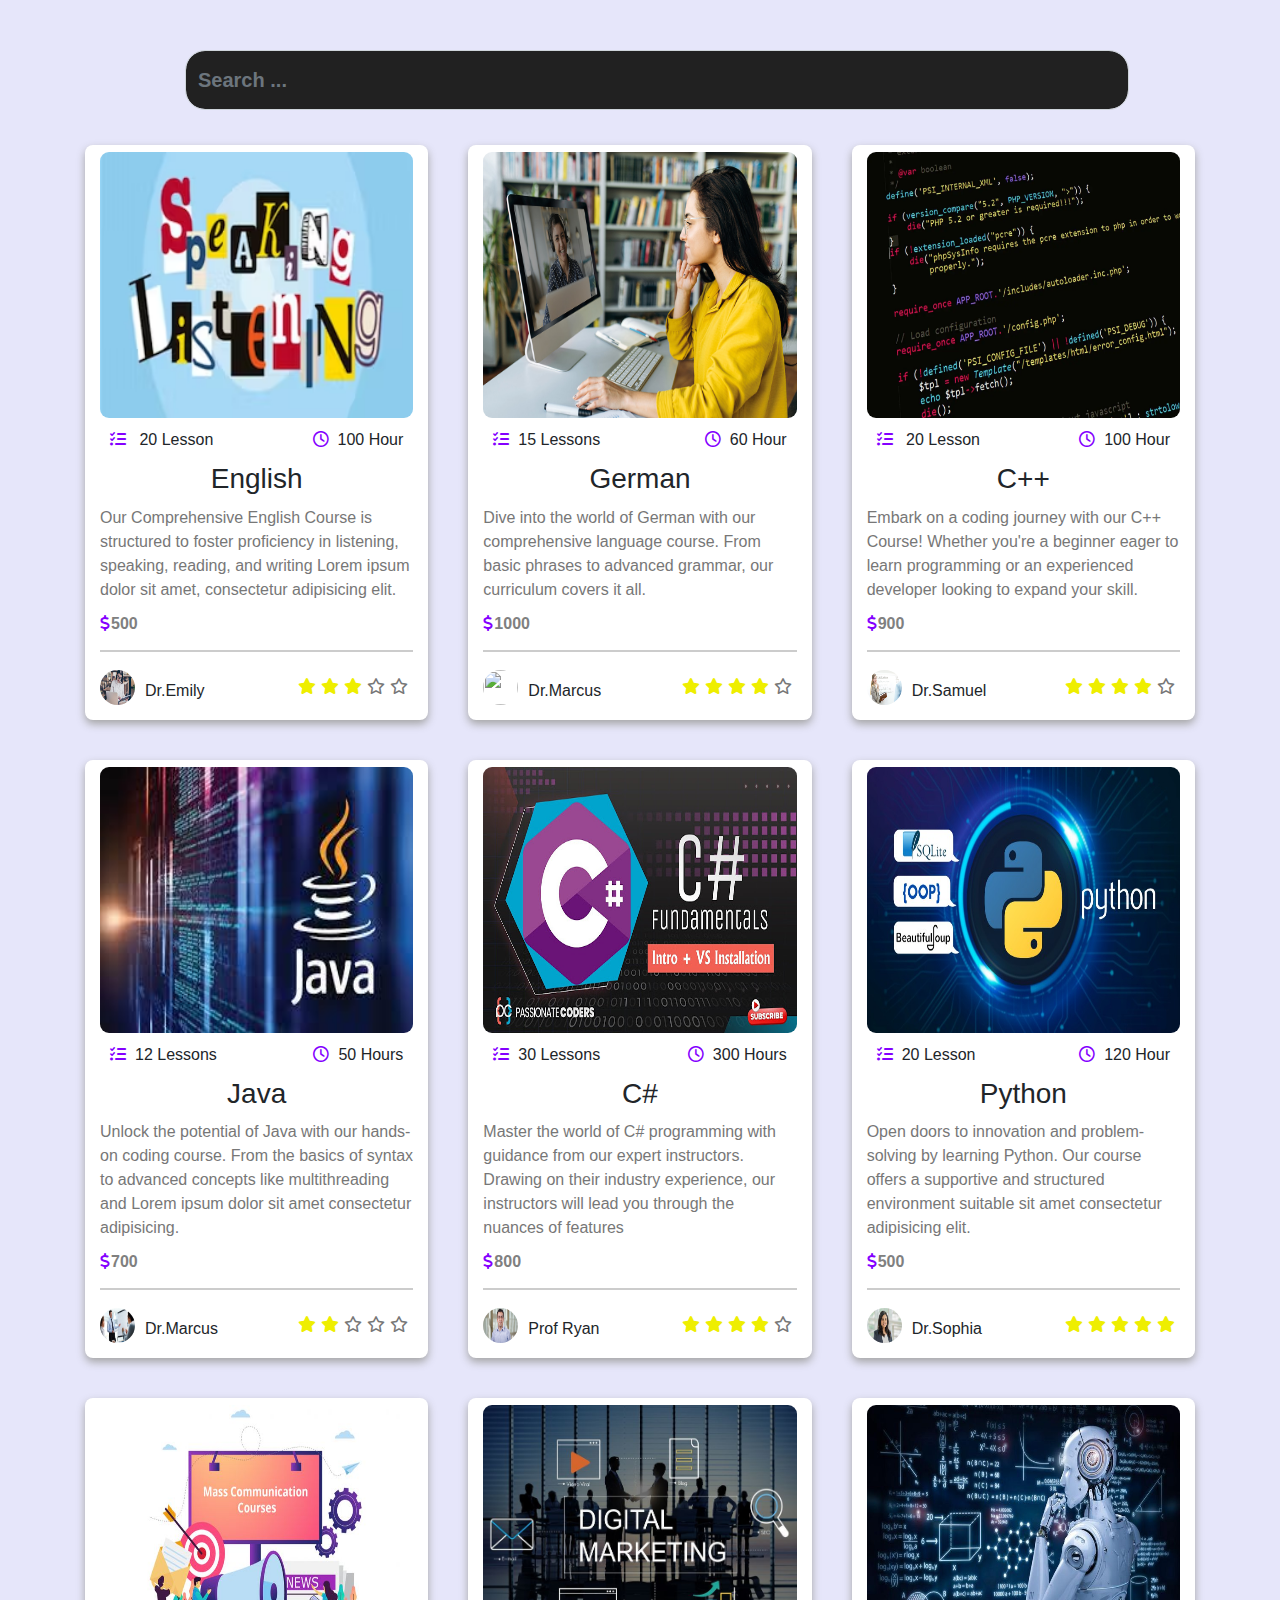
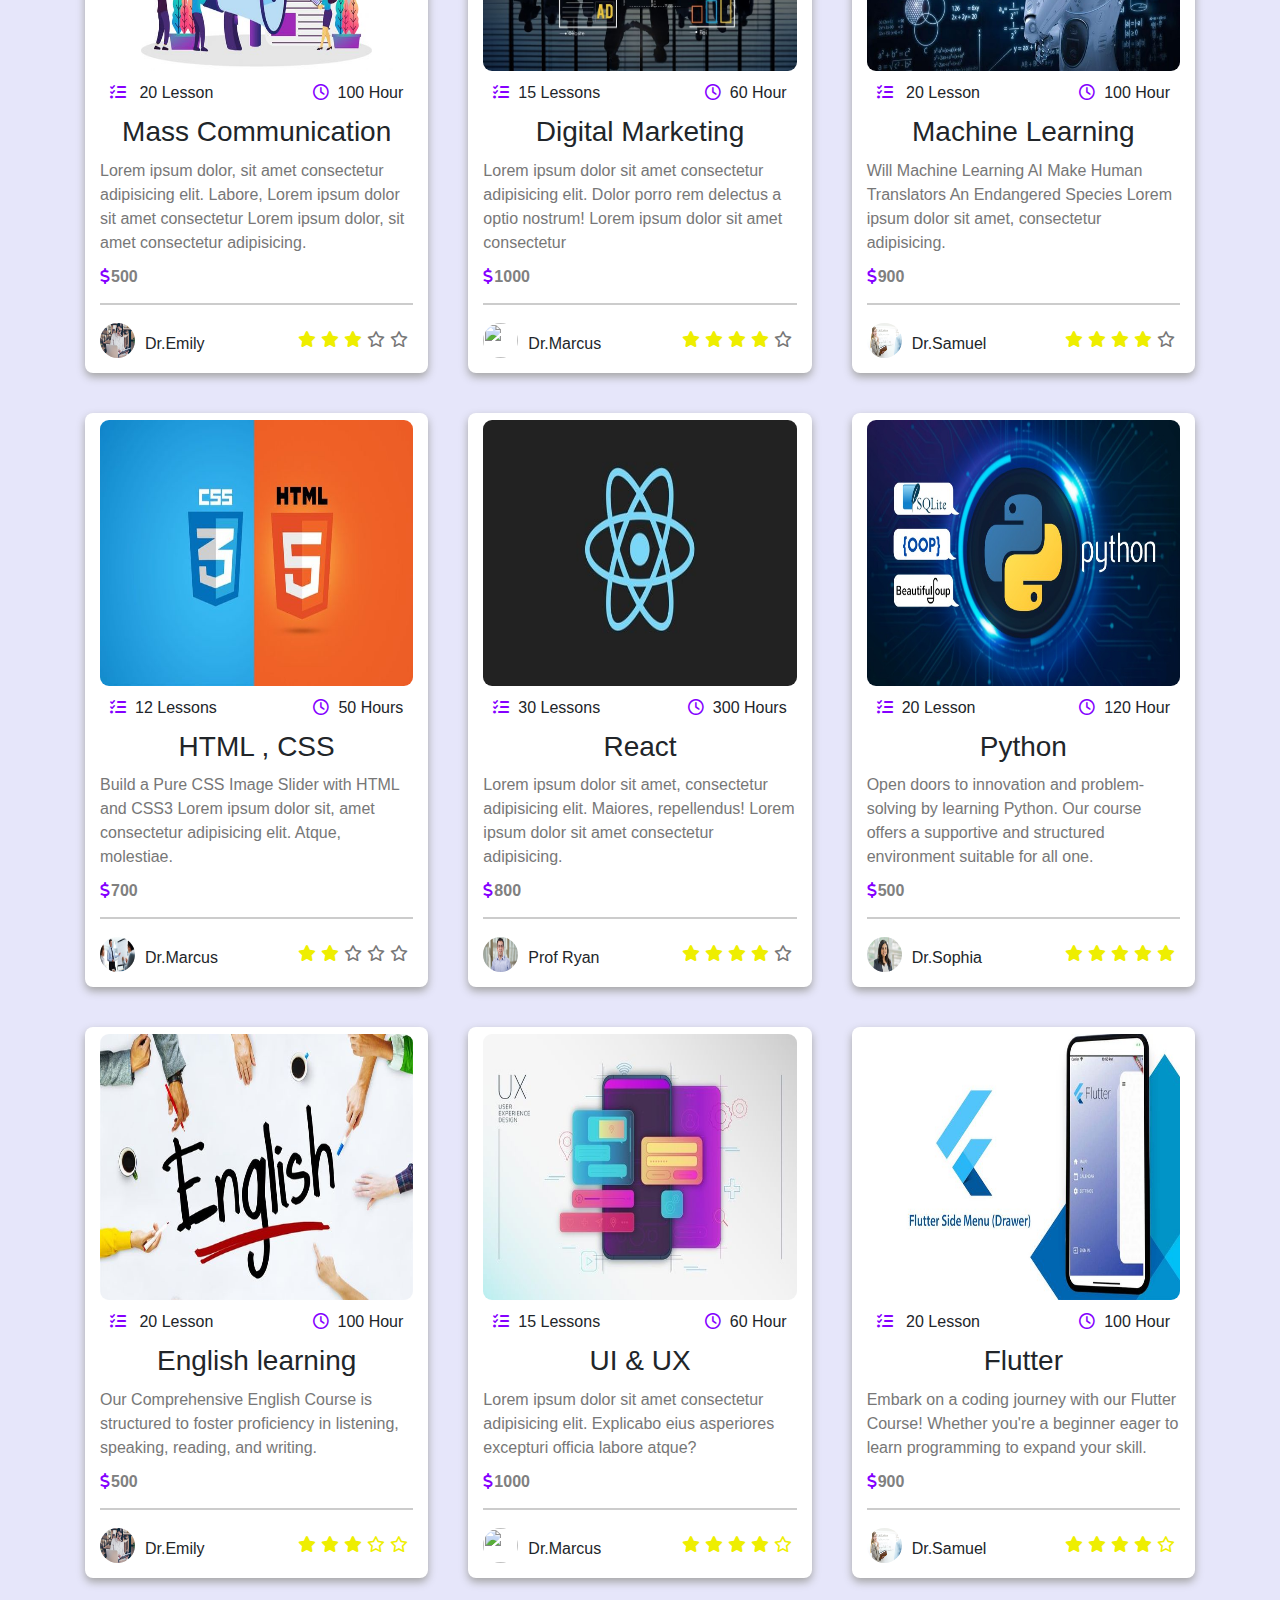
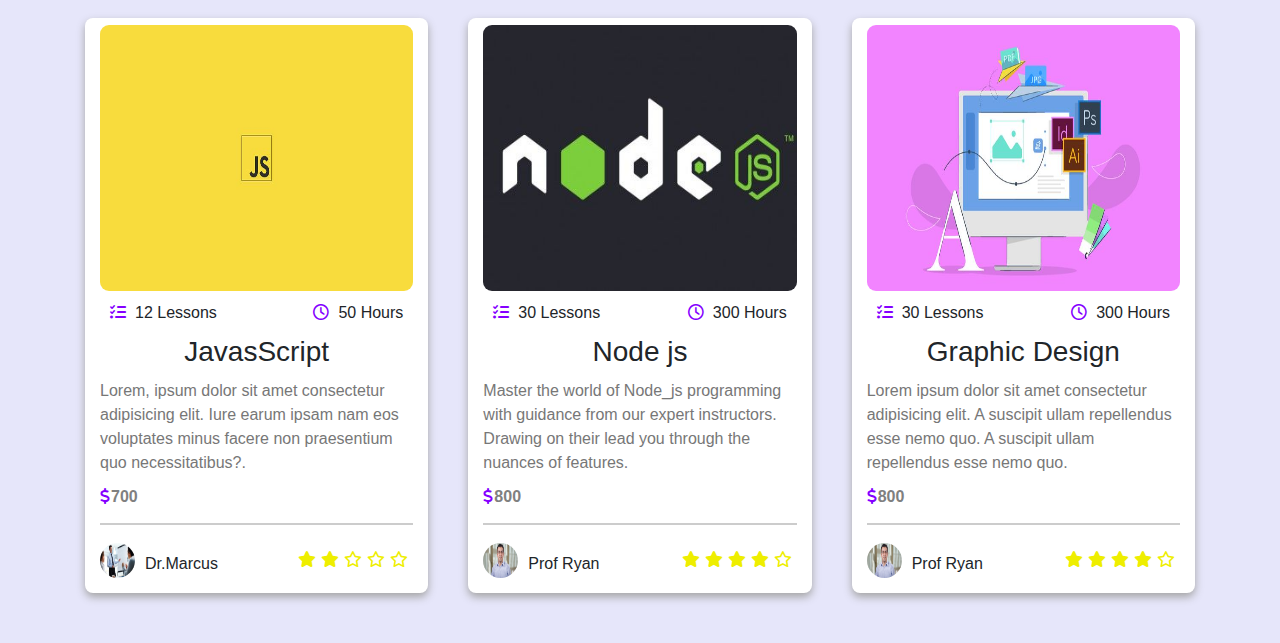
==== commit 895b3589: "new commit" ====
--- a/courses.html
+++ b/courses.html
@@ -21,14 +21,17 @@
         rel="stylesheet" />
     <!-- JS & JQUERY -->
     <script src="js/jquery-3.7.1.min.js"></script>
-    <script src="js/script.js"></script>
 </head>
-<body>
+<body >
     
   
     <div class="courses" id="courses" style="padding-bottom: 50px;">
-        <h3>Perfect Online <span>Courses</span><br>for your career</h3>
+      
         <div class="container">
+            <input  onkeyup="searchProduct();" placeholder="Search ..."
+            type="text" class="form-control" id="search-item"/>
+            <div class="list">
+
             <div class="course">
                 <img src="./img/course-1.png">
                 <div class="info">
@@ -37,7 +40,7 @@
                 </div>
                 <h3>English</h3>
                 <p>Our Comprehensive English Course is structured to foster proficiency in listening, speaking, reading,
-                    and writing.</p>
+                    and writing Lorem ipsum dolor sit amet, consectetur adipisicing elit. </p>
                 <span class="salary"><i class="fas fa-dollar-sign"></i>500</span>
                 <div class="data">
                     <span><img src="./img/inst1.png">Dr.Emily</span>
@@ -45,8 +48,9 @@
                         <i class="fas fa-star"></i>
                         <i class="fas fa-star"></i>
                         <i class="fas fa-star"></i>
-                        <i class="fa-regular fa-star"></i>
-                        <i class="fa-regular fa-star"></i>
+                        <i style="color: #777;" class="fa-regular fa-star"></i>
+                        <i style="color: #777;" class="fa-regular fa-star"></i>
+
                     </div>
                 </div>
             </div>
@@ -68,7 +72,8 @@
                         <i class="fas fa-star"></i>
                         <i class="fas fa-star"></i>
                         <i class="fas fa-star"></i>
-                        <i class="fa-regular fa-star"></i>
+                        <i style="color: #777;" class="fa-regular fa-star"></i>
+
                     </div>
                 </div>
                
@@ -91,7 +96,7 @@
                         <i class="fas fa-star"></i>
                         <i class="fas fa-star"></i>
                         <i class="fas fa-star"></i>
-                        <i class="fa-regular fa-star"></i>
+                        <i style="color: #777;" class="fa-regular fa-star"></i>
                     </div>
                 </div>
             </div>
@@ -111,9 +116,11 @@
                     <div class="rate">
                         <i class="fas fa-star"></i>
                         <i class="fas fa-star"></i>
-                        <i class="fa-regular fa-star"></i>
-                        <i class="fa-regular fa-star"></i>
-                        <i class="fa-regular fa-star"></i>
+                        <i style="color: #777;" class="fa-regular fa-star"></i>
+                        <i style="color: #777;" class="fa-regular fa-star"></i>
+                        <i style="color: #777;" class="fa-regular fa-star"></i>
+
+
                     </div>
                 </div>
             </div>
@@ -126,7 +133,7 @@
                 </div>
                 <h3>C#</h3>
                 <p>Master the world of C# programming with guidance from our expert instructors. Drawing on their
-                    industry experience, our instructors will lead you through the nuances of features.</p>
+                    industry experience, our instructors will lead you through the nuances of features </p>
                 <span class="salary"><i class="fas fa-dollar-sign"></i>800</span>
                 <div class="data">
                     <span><img src="./img/inst5.jpg">Prof Ryan</span>
@@ -135,7 +142,8 @@
                         <i class="fas fa-star"></i>
                         <i class="fas fa-star"></i>
                         <i class="fas fa-star"></i>
-                        <i class="fa-regular fa-star"></i>
+                        <i style="color: #777;" class="fa-regular fa-star"></i>
+
                     </div>
                 </div>
             </div>
@@ -148,7 +156,7 @@
                 </div>
                 <h3>Python</h3>
                 <p>Open doors to innovation and problem-solving by learning Python. Our course offers a supportive and
-                    structured environment suitable for all one.</p>
+                    structured environment suitable  sit amet consectetur adipisicing elit.</p>
                 <span class="salary"><i class="fas fa-dollar-sign"></i>500</span>
                 <div class="data">
                     <span><img src="./img/inst6.png">Dr.Sophia</span>
@@ -169,7 +177,7 @@
                     <span> <i class="far fa-clock"></i>100 Hour</span>
                 </div>
                 <h3>Mass Communication </h3>
-                <p>Lorem ipsum dolor, sit amet consectetur adipisicing elit. Labore, Lorem ipsum dolor, sit amet consectetur adipisicing.</p>
+                <p>Lorem ipsum dolor, sit amet consectetur adipisicing elit. Labore,  Lorem ipsum dolor sit amet consectetur Lorem ipsum dolor, sit amet consectetur adipisicing.</p>
                 <span class="salary"><i class="fas fa-dollar-sign"></i>500</span>
                 <div class="data">
                     <span><img src="./img/inst1.png">Dr.Emily</span>
@@ -177,8 +185,10 @@
                         <i class="fas fa-star"></i>
                         <i class="fas fa-star"></i>
                         <i class="fas fa-star"></i>
-                        <i class="fa-regular fa-star"></i>
-                        <i class="fa-regular fa-star"></i>
+                        <i style="color: #777;" class="fa-regular fa-star"></i>
+                        <i style="color: #777;" class="fa-regular fa-star"></i>
+
+                       
                     </div>
                 </div>
             </div>
@@ -190,7 +200,8 @@
                     <span> <i class="far fa-clock"></i>60 Hour</span>
                 </div>
                 <h3>Digital Marketing</h3>
-                <p>Lorem ipsum dolor sit amet consectetur adipisicing elit. Dolor porro rem delectus a optio nostrum! </p>
+                <p>Lorem ipsum dolor sit amet consectetur adipisicing elit. Dolor porro rem delectus a optio nostrum!
+                    Lorem ipsum dolor sit amet consectetur  </p>
                 <span class="salary"><i class="fas fa-dollar-sign"></i>1000</span>
                 <div class="data">
                     <span><img src="./img/inst2.jpg">Dr.Marcus</span>
@@ -199,7 +210,8 @@
                         <i class="fas fa-star"></i>
                         <i class="fas fa-star"></i>
                         <i class="fas fa-star"></i>
-                        <i class="fa-regular fa-star"></i>
+                        <i style="color: #777;" class="fa-regular fa-star"></i>
+
                     </div>
                 </div>
                 
@@ -223,7 +235,8 @@
                         <i class="fas fa-star"></i>
                         <i class="fas fa-star"></i>
                         <i class="fas fa-star"></i>
-                        <i class="fa-regular fa-star"></i>
+                        <i style="color: #777;" class="fa-regular fa-star"></i>
+
                     </div>
                 </div>
             </div>
@@ -242,9 +255,9 @@
                     <div class="rate">
                         <i class="fas fa-star"></i>
                         <i class="fas fa-star"></i>
-                        <i class="fa-regular fa-star"></i>
-                        <i class="fa-regular fa-star"></i>
-                        <i class="fa-regular fa-star"></i>
+                        <i style="color: #777;" class="fa-regular fa-star"></i>
+                        <i style="color: #777;" class="fa-regular fa-star"></i>
+                        <i style="color: #777;" class="fa-regular fa-star"></i>
                     </div>
                 </div>
             </div>
@@ -265,7 +278,7 @@
                         <i class="fas fa-star"></i>
                         <i class="fas fa-star"></i>
                         <i class="fas fa-star"></i>
-                        <i class="fa-regular fa-star"></i>
+                        <i style="color: #777;" class="fa-regular fa-star"></i>
                     </div>
                 </div>
             </div>
@@ -423,8 +436,33 @@
                     </div>
                 </div>
             </div>
+           
+        </div>
         </div>
        
     </div>
+    <script>
+       const searchProduct = () => {
+    var searchbox = document.getElementById("search-item").value.trim().toUpperCase();
+    var courseItem = document.getElementsByClassName("course");
+
+    for (let i = 0; i < courseItem.length; i++) {
+        var courseName = courseItem[i].getElementsByTagName("h3")[0];
+
+        if (courseName) {
+            var nameText = courseName.textContent || courseName.innerHTML;
+
+            if (nameText.toUpperCase().indexOf(searchbox) > -1) {
+                courseItem[i].style.display = "";
+            } else {
+                courseItem[i].style.display = "none";
+            }
+        }
+    }
+};
+
+    </script>
+    <script src="js/script.js"></script>
+
 </body>
 </html>--- a/css/style.css
+++ b/css/style.css
@@ -183,7 +183,7 @@
   font-size: 30px;
   font-weight: bold;
   cursor: pointer;
-  color: darkblue;
+  color:  rgb(132, 0, 255);
   display: none;
 }
 
@@ -195,7 +195,7 @@
   font-size: 30px;
   display: none;
   cursor: pointer;
-  color: darkblue;
+  color:  rgb(132, 0, 255);
 }
 
 @media(max-width:1200px) {
@@ -217,23 +217,43 @@
 }
 
 /*start header*/
-
-/*start landing*/
 .landing {
-  padding-top: 150px;
+  padding-top: 138px;
   padding-bottom: 150px;
   height: 90vh;
-}
-@media(max-width:1200px){
+  background-image: url(../img/landing.jpg);
+  background-size: cover;
+  position: relative;
+  margin-bottom: 50px;
+}
+@media(max-width:768px){
   .landing {
-    height: 100vh;
-    margin-top: 50px;
-  }
-}
+    background-image: url(../img/land\ res.jpeg);
+    padding-bottom: 50px;
+
+    /* margin-top: 50px; */
+  }
+}
+.landing::before{
+  position: absolute;
+  content: "";
+  width: 100%;
+  height: 100%;
+  background-color: rgb(0 0 0 / 68%);
+  left: 0;
+  top: 0
+}
+
+ 
+
 @media(max-width:768px) {
   .landing {
-    padding-top: 50px;
-    height: auto;
+    padding-top: 80px;
+    height: 89vh;
+  }
+  .landing::before{
+    background-color: rgb(0 0 0 / 40%);
+
   }
 }
 
@@ -254,14 +274,16 @@
 
 .landing .text {
   color: black;
-  margin-right: 150px;
+  z-index: 1;
+  width: 600px;
+  margin-top: 80px;
+  line-height: 1.8;
 }
 
 @media(max-width:1200px) {
   .landing .text {
     margin-right: 0;
-    margin-bottom: 50px;
-
+    margin-top: auto;
   }
 }
 
@@ -279,13 +301,21 @@
   font-size: 35px;
   font-weight: bolder;
   text-transform: uppercase;
-}
-
+  color: white;
+}
+@media (max-width:767px) {
+  .landing h3{
+    font-size: 23px;
+  }
+  .landing .text{
+    margin-top: 50px;
+  }
+}
 .landing p {
   width: 500px;
   line-height: 1.8;
   margin-top: 10px;
-  color: #777;
+  color: rgb(196, 193, 193);
 }
 
 @media(max-width:1200px) {
@@ -316,7 +346,6 @@
 
 /*end landing*/
 
-
 /*start about*/
 .about {
   margin: 100px 0 150px 0;
@@ -507,12 +536,46 @@
 /*end benfits*/
 /*start  courses*/
 
-.courses .container{
+.courses .container .list{
   display: grid;
   grid-template-columns: repeat(auto-fill, minmax(300px, 1fr));
   gap: 40px;
-  margin-top: 99px;
-}
+  margin-top: 35px;
+}
+.container #search-item{
+  width: 85%;
+  height: 60px;
+margin-left: 100px;
+margin-top: 50px;
+font-size: 20px;
+margin-bottom: 0;
+font-weight: bold;
+background-color: #212121;
+color: white;
+z-index: 100;
+border-radius: 20px;
+}
+@media(max-width:992px){
+  .container #search-item{
+  margin-left: 60px;
+  max-width: 100%;
+ 
+  }
+}
+@media(max-width:768px){
+  .container #search-item{
+  margin-left: 0px;
+ width: 100%;
+ 
+  }
+}
+
+.container input:focus {
+  outline: none;
+  box-shadow: #084da6 1px 1px 2px 3px;
+  background-color: #212121;
+  color: white;
+  }
 .courses .course{
   padding: 15px;
   box-shadow: 0 4px 8px #a4a4a4;
@@ -531,6 +594,7 @@
   .courses > h3{
     padding: 80px 15px 0px 15px;
     font-size: 30px;
+    
   }
 }
 .courses > h3 span{
@@ -548,6 +612,7 @@
 margin-bottom: 10px;  
   text-align: center;
 }
+
 .courses .course p{
 margin: 0 0 10px 0;
 color: #777;
@@ -642,6 +707,18 @@
   text-decoration: none;
 }
 
+ .courses .form-control{
+  display: flex;
+  justify-content: center;
+  align-items: center;
+  width: 60%;
+}
+.courses .container .home{
+  display: flex;
+  justify-content: center;
+  align-items: center;
+  margin-top: 50px;
+}
 
 /* instructor section */
 .team{
@@ -834,6 +911,7 @@
     .contact .content form {
       flex-basis: 100%;
       font-size: 20px;
+      width: 100%;
     }
     
     .contact .content form .main-input {
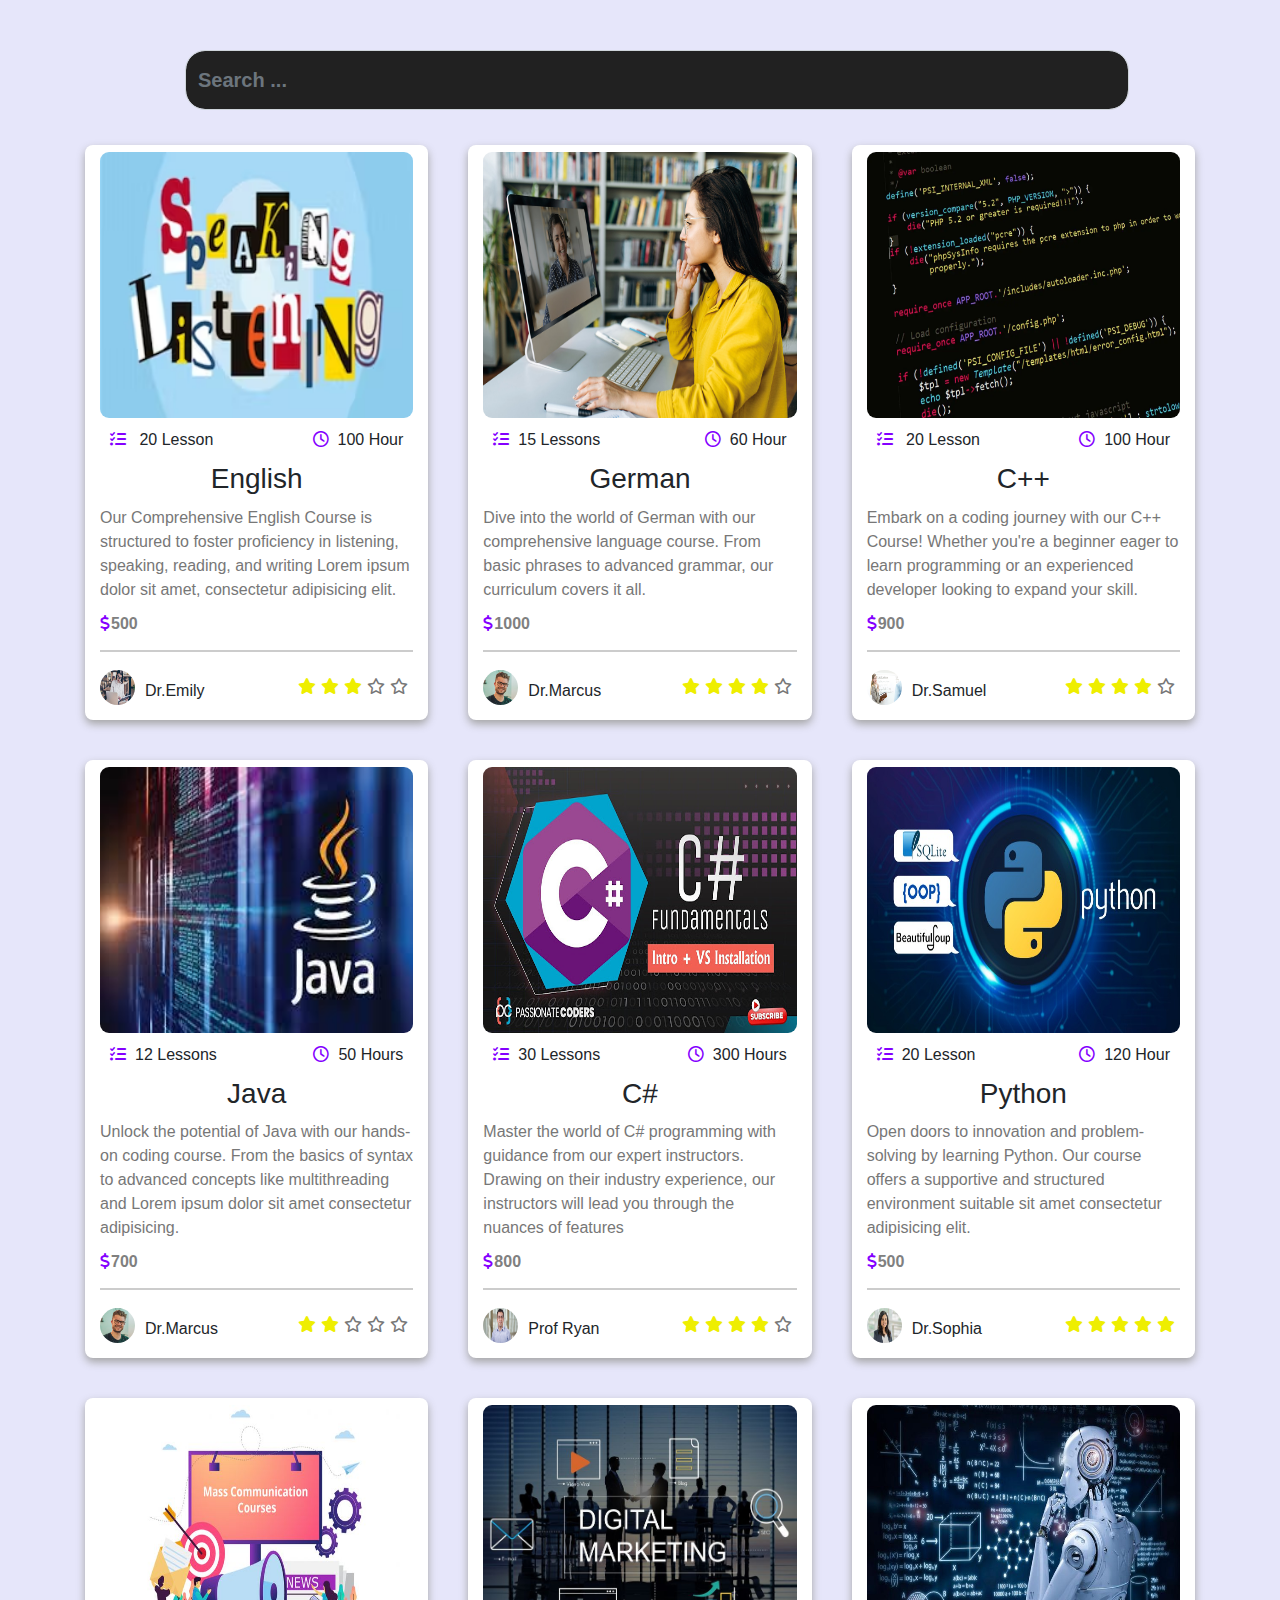
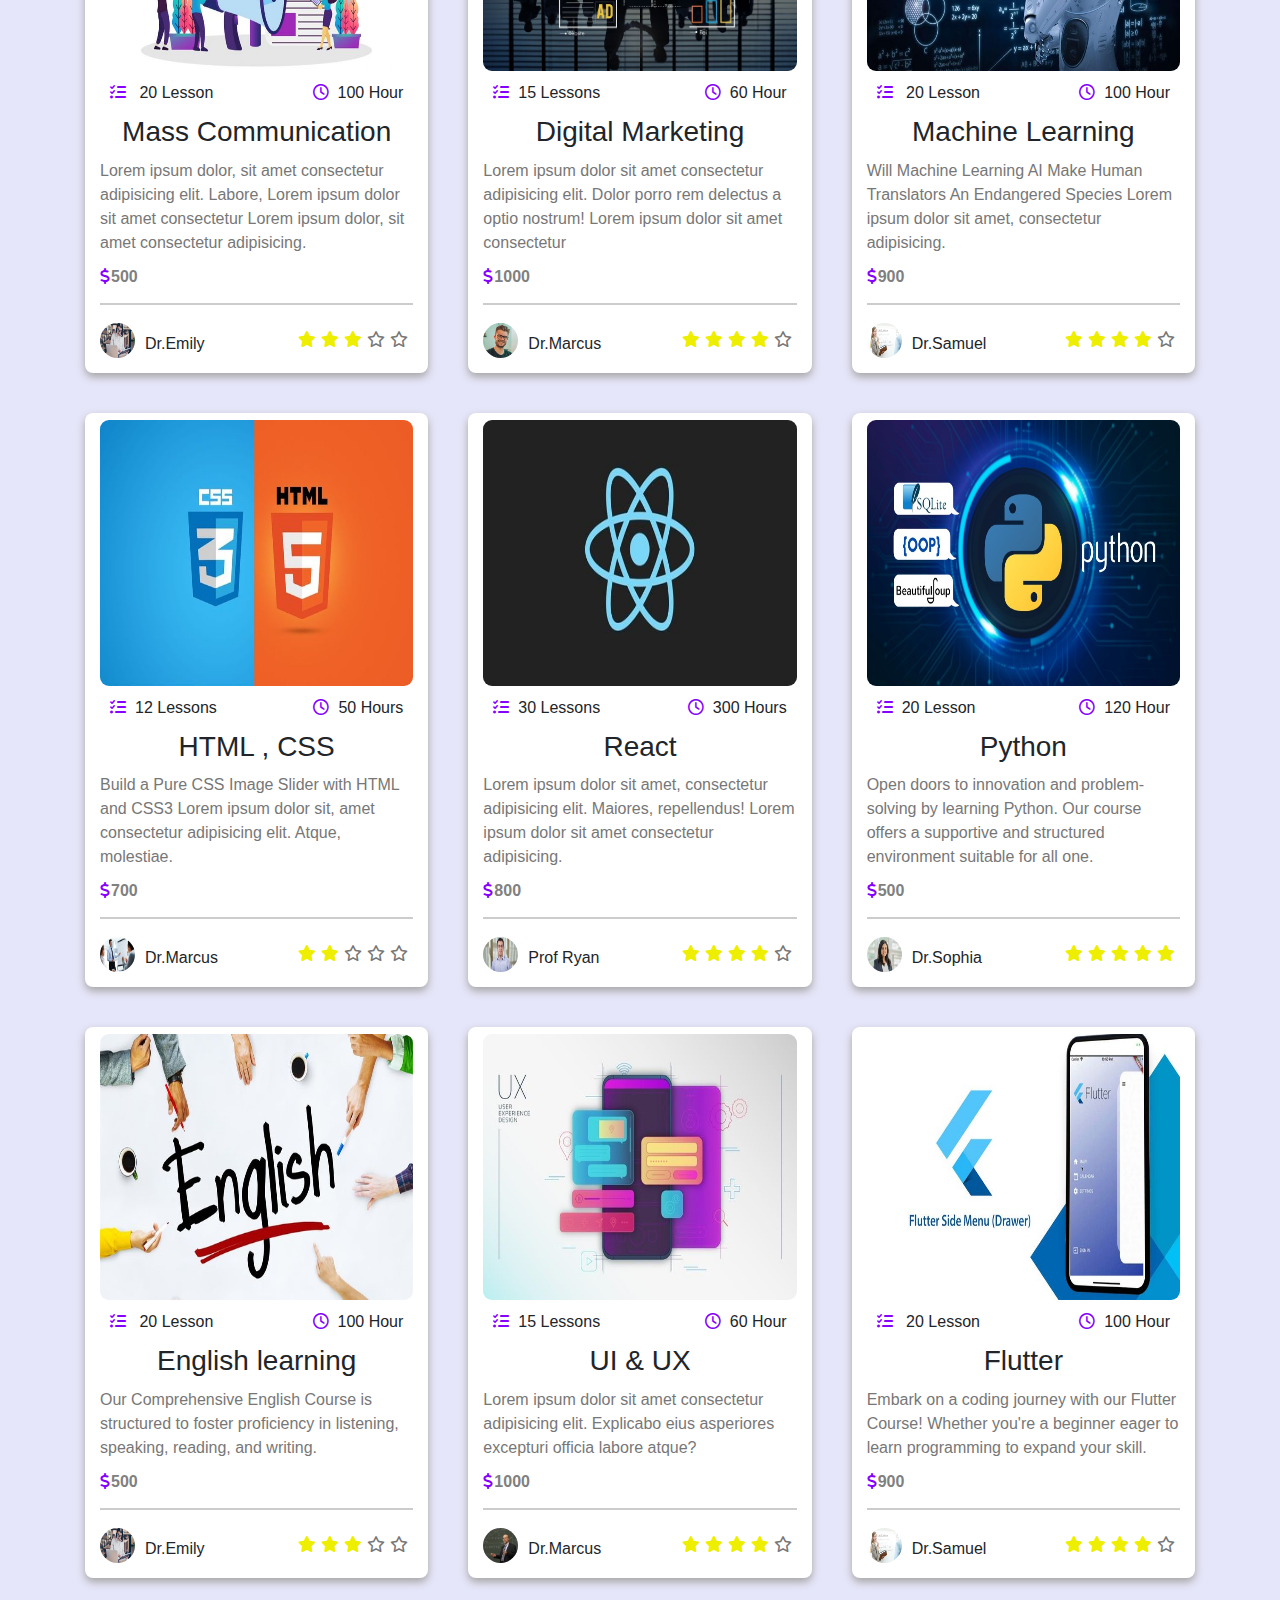
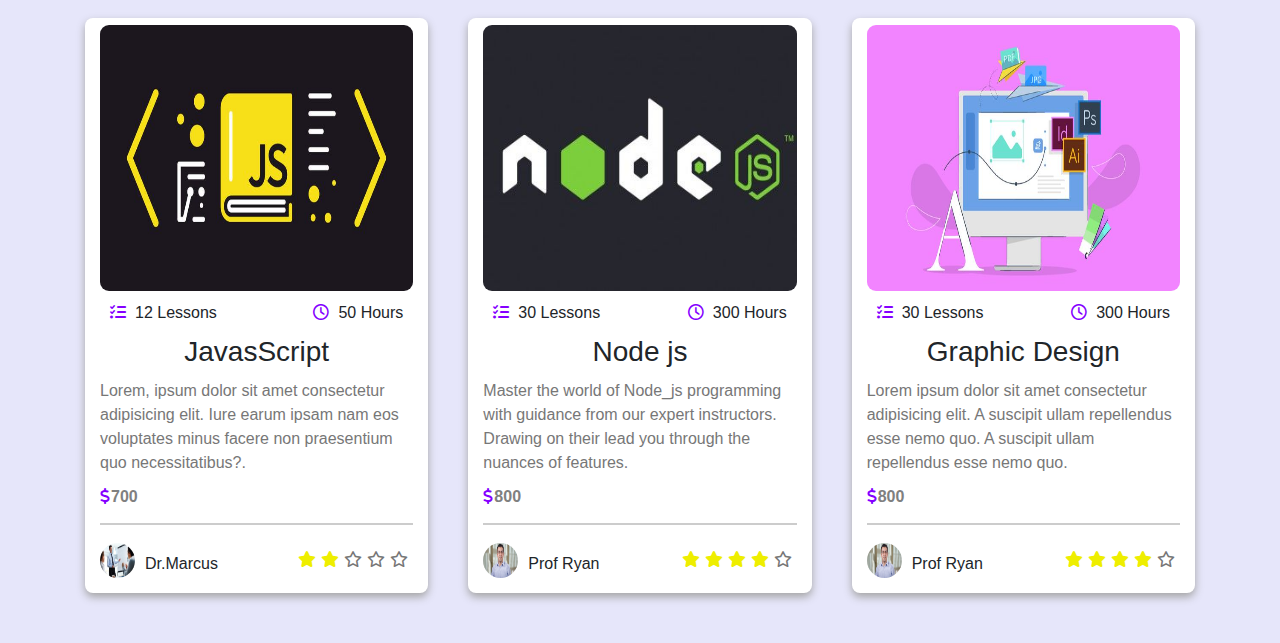
==== commit 4458f13e: "new commit" ====
--- a/courses.html
+++ b/courses.html
@@ -32,7 +32,7 @@
             type="text" class="form-control" id="search-item"/>
             <div class="list">
 
-            <div class="course">
+            <div class="course" onclick="redirectToPaymentPage()">
                 <img src="./img/course-1.png">
                 <div class="info">
                     <span><i class="fas fa-tasks"></i> 20 Lesson</span>
@@ -55,7 +55,7 @@
                 </div>
             </div>
 
-            <div class="course">
+            <div class="course" onclick="redirectToPaymentPage()">
                 <img src="./img/course 2.jpg">
                 <div class="info">
                     <span><i class="fas fa-tasks"></i>15 Lessons</span>
@@ -66,7 +66,7 @@
                     grammar, our curriculum covers it all. </p>
                 <span class="salary"><i class="fas fa-dollar-sign"></i>1000</span>
                 <div class="data">
-                    <span><img src="./img/inst2.jpg">Dr.Marcus</span>
+                    <span><img src="./img/client1.jpg">Dr.Marcus</span>
                     <div class="rate">
                         <i class="fas fa-star"></i>
                         <i class="fas fa-star"></i>
@@ -79,7 +79,7 @@
                
             </div>
 
-            <div class="course">
+            <div class="course" onclick="redirectToPaymentPage()">
                 <img src="./img/c++.png">
                 <div class="info">
                     <span><i class="fas fa-tasks"></i> 20 Lesson</span>
@@ -101,7 +101,7 @@
                 </div>
             </div>
 
-            <div class="course">
+            <div class="course" onclick="redirectToPaymentPage()">
                 <img src="./img/java.png">
                 <div class="info">
                     <span><i class="fas fa-tasks"></i>12 Lessons</span>
@@ -112,20 +112,20 @@
                     concepts like multithreading and Lorem ipsum dolor sit amet consectetur adipisicing.</p>
                 <span class="salary"><i class="fas fa-dollar-sign"></i>700</span>
                 <div class="data">
-                    <span><img src="./img/inst4.png">Dr.Marcus</span>
-                    <div class="rate">
-                        <i class="fas fa-star"></i>
-                        <i class="fas fa-star"></i>
-                        <i style="color: #777;" class="fa-regular fa-star"></i>
-                        <i style="color: #777;" class="fa-regular fa-star"></i>
-                        <i style="color: #777;" class="fa-regular fa-star"></i>
-
-
-                    </div>
-                </div>
-            </div>
-
-            <div class="course">
+                    <span><img src="./img/client1.jpg">Dr.Marcus</span>
+                    <div class="rate">
+                        <i class="fas fa-star"></i>
+                        <i class="fas fa-star"></i>
+                        <i style="color: #777;" class="fa-regular fa-star"></i>
+                        <i style="color: #777;" class="fa-regular fa-star"></i>
+                        <i style="color: #777;" class="fa-regular fa-star"></i>
+
+
+                    </div>
+                </div>
+            </div>
+
+            <div class="course" onclick="redirectToPaymentPage()">
                 <img src="./img/hq720.jpg">
                 <div class="info">
                     <span><i class="fas fa-tasks"></i>30 Lessons</span>
@@ -148,7 +148,7 @@
                 </div>
             </div>
 
-            <div class="course">
+            <div class="course" onclick="redirectToPaymentPage()">
                 <img src="./img/py.jpg">
                 <div class="info">
                     <span><i class="fas fa-tasks"></i>20 Lesson</span>
@@ -170,7 +170,7 @@
                 </div>
             </div>
             
-            <div class="course">
+            <div class="course" onclick="redirectToPaymentPage()">
                 <img src="./img/Mass Communication Courses.jpeg">
                 <div class="info">
                     <span><i class="fas fa-tasks"></i> 20 Lesson</span>
@@ -193,7 +193,7 @@
                 </div>
             </div>
 
-            <div class="course">
+            <div class="course" onclick="redirectToPaymentPage()">
                 <img src="./img/Get the best digital marketing services.jpeg">
                 <div class="info">
                     <span><i class="fas fa-tasks"></i>15 Lessons</span>
@@ -204,7 +204,7 @@
                     Lorem ipsum dolor sit amet consectetur  </p>
                 <span class="salary"><i class="fas fa-dollar-sign"></i>1000</span>
                 <div class="data">
-                    <span><img src="./img/inst2.jpg">Dr.Marcus</span>
+                    <span><img src="./img/client1.jpg">Dr.Marcus</span>
                     <div class="rate">
                         <i class="fas fa-star"></i>
                         <i class="fas fa-star"></i>
@@ -217,7 +217,7 @@
                 
             </div>
 
-            <div class="course">
+            <div class="course" onclick="redirectToPaymentPage()">
                 <img src="./img/Will Machine Learning AI Make Human Translators An Endangered Species_.jpeg">
                 <div class="info">
                     <span><i class="fas fa-tasks"></i> 20 Lesson</span>
@@ -241,7 +241,7 @@
                 </div>
             </div>
 
-            <div class="course">
+            <div class="course" onclick="redirectToPaymentPage()">
                 <img src="./img/Build a Pure CSS Image Slider with HTML and CSS3 for Free.jpeg">
                 <div class="info">
                     <span><i class="fas fa-tasks"></i>12 Lessons</span>
@@ -262,7 +262,7 @@
                 </div>
             </div>
 
-            <div class="course">
+            <div class="course" onclick="redirectToPaymentPage()">
                 <img src="./img/Getting Started With React_js.jpeg">
                 <div class="info">
                     <span><i class="fas fa-tasks"></i>30 Lessons</span>
@@ -283,7 +283,7 @@
                 </div>
             </div>
 
-            <div class="course">
+            <div class="course" onclick="redirectToPaymentPage()">
                 <img src="./img/py.jpg">
                 <div class="info">
                     <span><i class="fas fa-tasks"></i>20 Lesson</span>
@@ -305,7 +305,7 @@
                 </div>
             </div>
 
-            <div class="course">
+            <div class="course" onclick="redirectToPaymentPage()">
                 <img src="./img/English learning_.jpeg">
                 <div class="info">
                     <span><i class="fas fa-tasks"></i> 20 Lesson</span>
@@ -321,13 +321,13 @@
                         <i class="fas fa-star"></i>
                         <i class="fas fa-star"></i>
                         <i class="fas fa-star"></i>
-                        <i class="fa-regular fa-star"></i>
-                        <i class="fa-regular fa-star"></i>
-                    </div>
-                </div>
-            </div>
-
-            <div class="course">
+                        <i style="color: #777;" class="fa-regular fa-star"></i>
+                        <i style="color: #777;" class="fa-regular fa-star"></i>
+                    </div>
+                </div>
+            </div>
+
+            <div class="course" onclick="redirectToPaymentPage()">
                 <img src="./img/Best UI_UX Courses in Mumbai.jpeg">
                 <div class="info">
                     <span><i class="fas fa-tasks"></i>15 Lessons</span>
@@ -337,19 +337,19 @@
                 <p>Lorem ipsum dolor sit amet consectetur adipisicing elit. Explicabo eius asperiores excepturi officia labore atque? </p>
                 <span class="salary"><i class="fas fa-dollar-sign"></i>1000</span>
                 <div class="data">
-                    <span><img src="./img/inst2.jpg">Dr.Marcus</span>
-                    <div class="rate">
-                        <i class="fas fa-star"></i>
-                        <i class="fas fa-star"></i>
-                        <i class="fas fa-star"></i>
-                        <i class="fas fa-star"></i>
-                        <i class="fa-regular fa-star"></i>
+                    <span><img src="./img/inst2.jpeg">Dr.Marcus</span>
+                    <div class="rate">
+                        <i class="fas fa-star"></i>
+                        <i class="fas fa-star"></i>
+                        <i class="fas fa-star"></i>
+                        <i class="fas fa-star"></i>
+                        <i style="color: #777;" class="fa-regular fa-star"></i>
                     </div>
                 </div>
                
             </div>
 
-            <div class="course">
+            <div class="course" onclick="redirectToPaymentPage()">
                 <img src="./img/Flutter Drawer Dynamic Ready Side Menu.jpeg">
                 <div class="info">
                     <span><i class="fas fa-tasks"></i> 20 Lesson</span>
@@ -366,13 +366,13 @@
                         <i class="fas fa-star"></i>
                         <i class="fas fa-star"></i>
                         <i class="fas fa-star"></i>
-                        <i class="fa-regular fa-star"></i>
-                    </div>
-                </div>
-            </div>
-
-            <div class="course">
-                <img src="./img/JavasScript papel de parede.jpeg">
+                        <i style="color: #777;" class="fa-regular fa-star"></i>
+                    </div>
+                </div>
+            </div>
+
+            <div class="course" onclick="redirectToPaymentPage()">
+                <img src="./img/39 of the best JavaScript libraries and frameworks to try in 2021 - Layout _ Creative content for designers, developers, & marketers.jpeg">
                 <div class="info">
                     <span><i class="fas fa-tasks"></i>12 Lessons</span>
                     <span> <i class="far fa-clock"></i>50 Hours</span>
@@ -385,14 +385,14 @@
                     <div class="rate">
                         <i class="fas fa-star"></i>
                         <i class="fas fa-star"></i>
-                        <i class="fa-regular fa-star"></i>
-                        <i class="fa-regular fa-star"></i>
-                        <i class="fa-regular fa-star"></i>
-                    </div>
-                </div>
-            </div>
-
-            <div class="course">
+                        <i style="color: #777;" class="fa-regular fa-star"></i>
+                        <i style="color: #777;" class="fa-regular fa-star"></i>
+                        <i style="color: #777;" class="fa-regular fa-star"></i>
+                    </div>
+                </div>
+            </div>
+
+            <div class="course" onclick="redirectToPaymentPage()">
                 <img src="./img/Node_js and npm_ introductory tutorial.jpeg">
                 <div class="info">
                     <span><i class="fas fa-tasks"></i>30 Lessons</span>
@@ -409,12 +409,12 @@
                         <i class="fas fa-star"></i>
                         <i class="fas fa-star"></i>
                         <i class="fas fa-star"></i>
-                        <i class="fa-regular fa-star"></i>
+                        <i style="color: #777;" class="fa-regular fa-star"></i>
                     </div>
                 </div>
             </div>
             
-            <div class="course">
+            <div class="course" onclick="redirectToPaymentPage()">
                 <img src="./img/What is Graphic Design_ (& Types, History & Examples).jpeg">
                 <div class="info">
                     <span><i class="fas fa-tasks"></i>30 Lessons</span>
@@ -432,7 +432,7 @@
                         <i class="fas fa-star"></i>
                         <i class="fas fa-star"></i>
                         <i class="fas fa-star"></i>
-                        <i class="fa-regular fa-star"></i>
+                        <i style="color: #777;" class="fa-regular fa-star"></i>
                     </div>
                 </div>
             </div>
--- a/css/style.css
+++ b/css/style.css
@@ -104,7 +104,7 @@
   justify-content: space-between;
   align-items: center;
   text-align: center;
-  background-color: azure;
+  background-color: white;
   padding: 15px;
 }
 
@@ -228,7 +228,7 @@
 }
 @media(max-width:768px){
   .landing {
-    background-image: url(../img/land\ res.jpeg);
+    background-image: url(../img/Uses\ -\ What\ I\ use\ on\ a\ daily\ basis\ _.jpeg);
     padding-bottom: 50px;
 
     /* margin-top: 50px; */
@@ -245,14 +245,13 @@
 }
 
  
-
 @media(max-width:768px) {
   .landing {
     padding-top: 80px;
     height: 89vh;
   }
   .landing::before{
-    background-color: rgb(0 0 0 / 40%);
+    background-color: rgb(0 0 0 / 25%);
 
   }
 }
@@ -452,6 +451,122 @@
 }
 /*end about*/
 
+
+
+/*start reviews*/
+.reviews {
+  display: flex;
+  justify-content: center;
+  align-items: center;
+  text-align: center;
+  margin-top: 30px;
+  position: relative;
+  height: auto;
+  padding: 50px 0 80px 0;
+  background-color: white;
+}
+
+
+.reviews .tittle h1 {
+  font-size: 45px;
+  text-transform: uppercase;
+  font-weight: bold;
+  padding-bottom: 15px;
+}
+@media(max-width:768px){
+  .reviews .tittle h1{
+    font-size: 35px;
+  }
+}
+
+.reviews span {
+  color: rgb(132, 0, 255);
+}
+.rev-cards{
+  display: flex;
+  justify-content: center;
+  align-items: center;
+  margin-top: 35px;
+}
+.rev-content{
+  width: 600px;
+  height: 350px;
+  background-color: #212121;
+  border-radius: 20px;
+  color: white;
+  margin-top: 20px;
+}
+@media(max-width:768px){
+  .rev-content{
+    height: auto;
+  }
+}
+.rev-content .cli-img {
+  width: 120px;
+  display: block;
+  left: 2%;
+  top: -1px;
+  padding-top: 10px;
+  position: relative;
+
+}
+.rev-content .cli-img img{
+ border-radius: 100%;
+margin-bottom: 20px;
+width: 120px;
+}
+.cli-txt {
+ display: flex;
+ text-align: start;
+ margin: 10px 25px 25px 25px;
+}
+.cli-txt h2 {
+  padding-bottom: 10px;
+  font-size: 35px;
+  font-weight: bolder;
+}
+.cli-txt h5 {
+  padding-bottom: 20px;
+  font-size: 18px;
+  color: rgb(202, 202, 202);
+}
+.cli-txt p {
+  font-size: 18px;
+  padding: 5px 0 35px 0;
+}
+
+.dots{
+ display: flex;
+ justify-content: center;
+ align-items: center;
+ text-align: center;
+ margin-top: 25px;
+ margin: 25px;
+ cursor: pointer;
+}
+
+.dots #s1 {
+  width: 30px;
+  height: 30px;
+  border-radius: 100%;
+  border: 2px solid #777;
+  background-color: rgb(132, 0, 255);
+  ;
+  margin: 10px;
+
+}
+.dots #s2 , #s3{
+  width: 30px;
+  height: 30px;
+  border-radius: 100%;
+  border: 2px solid #777;
+  margin: 10px;
+
+}
+
+/*end reviews*/
+
+
 /*start benfits*/
 .benfits{
   padding: 10px 0 50px 0;
@@ -581,6 +696,7 @@
   box-shadow: 0 4px 8px #a4a4a4;
   background-color: white;
   border-radius: 8px;
+  cursor: pointer;
 }
 
 .courses > h3{
@@ -600,6 +716,7 @@
 .courses > h3 span{
   color:  rgb(132, 0, 255);
 }
+
 .courses .course img{
  width: 100%;
   height: 266px;
@@ -750,7 +867,7 @@
 
 @media(max-width:768px){
   .team .box{
-margin-bottom: 35px; 
+margin-bottom: 50px; 
   }
 }
 .team .box:hover{
@@ -796,8 +913,33 @@
   margin-top: 6px;
   margin-bottom: 9px;
 }
-.team .box i:hover{
-color: rgb(182, 104, 255)
+.team .box i:first-child {
+  color: #3b5998;
+  color: rgb(24, 119, 242);
+}
+
+.team .box i:nth-child(2) {
+  color: #007bb6;
+  color: rgb(221, 75, 57);
+}
+
+.team .box i:nth-child(3) {
+  color: #007bb6;
+  color: rgb(188, 42, 141);
+}
+
+.team .box i:nth-child(4) {
+  color: #007bb6;
+  color: rgb(10, 102, 194);
+}
+
+.team .box i{
+  cursor: pointer;
+  font-size: 18px;
+  padding-top: 5px;
+}
+.team .box .media i:hover{
+  transform: scale(1.2);
 }
 .team h2{
   text-align: center;
@@ -852,10 +994,7 @@
 .team .box .media i{
   transition: 0.3s;
 }
-.team .box .media i:hover{
-  transform: scale(1.2);
-  color: gray;
-}
+
 
     /*end team*/
 
